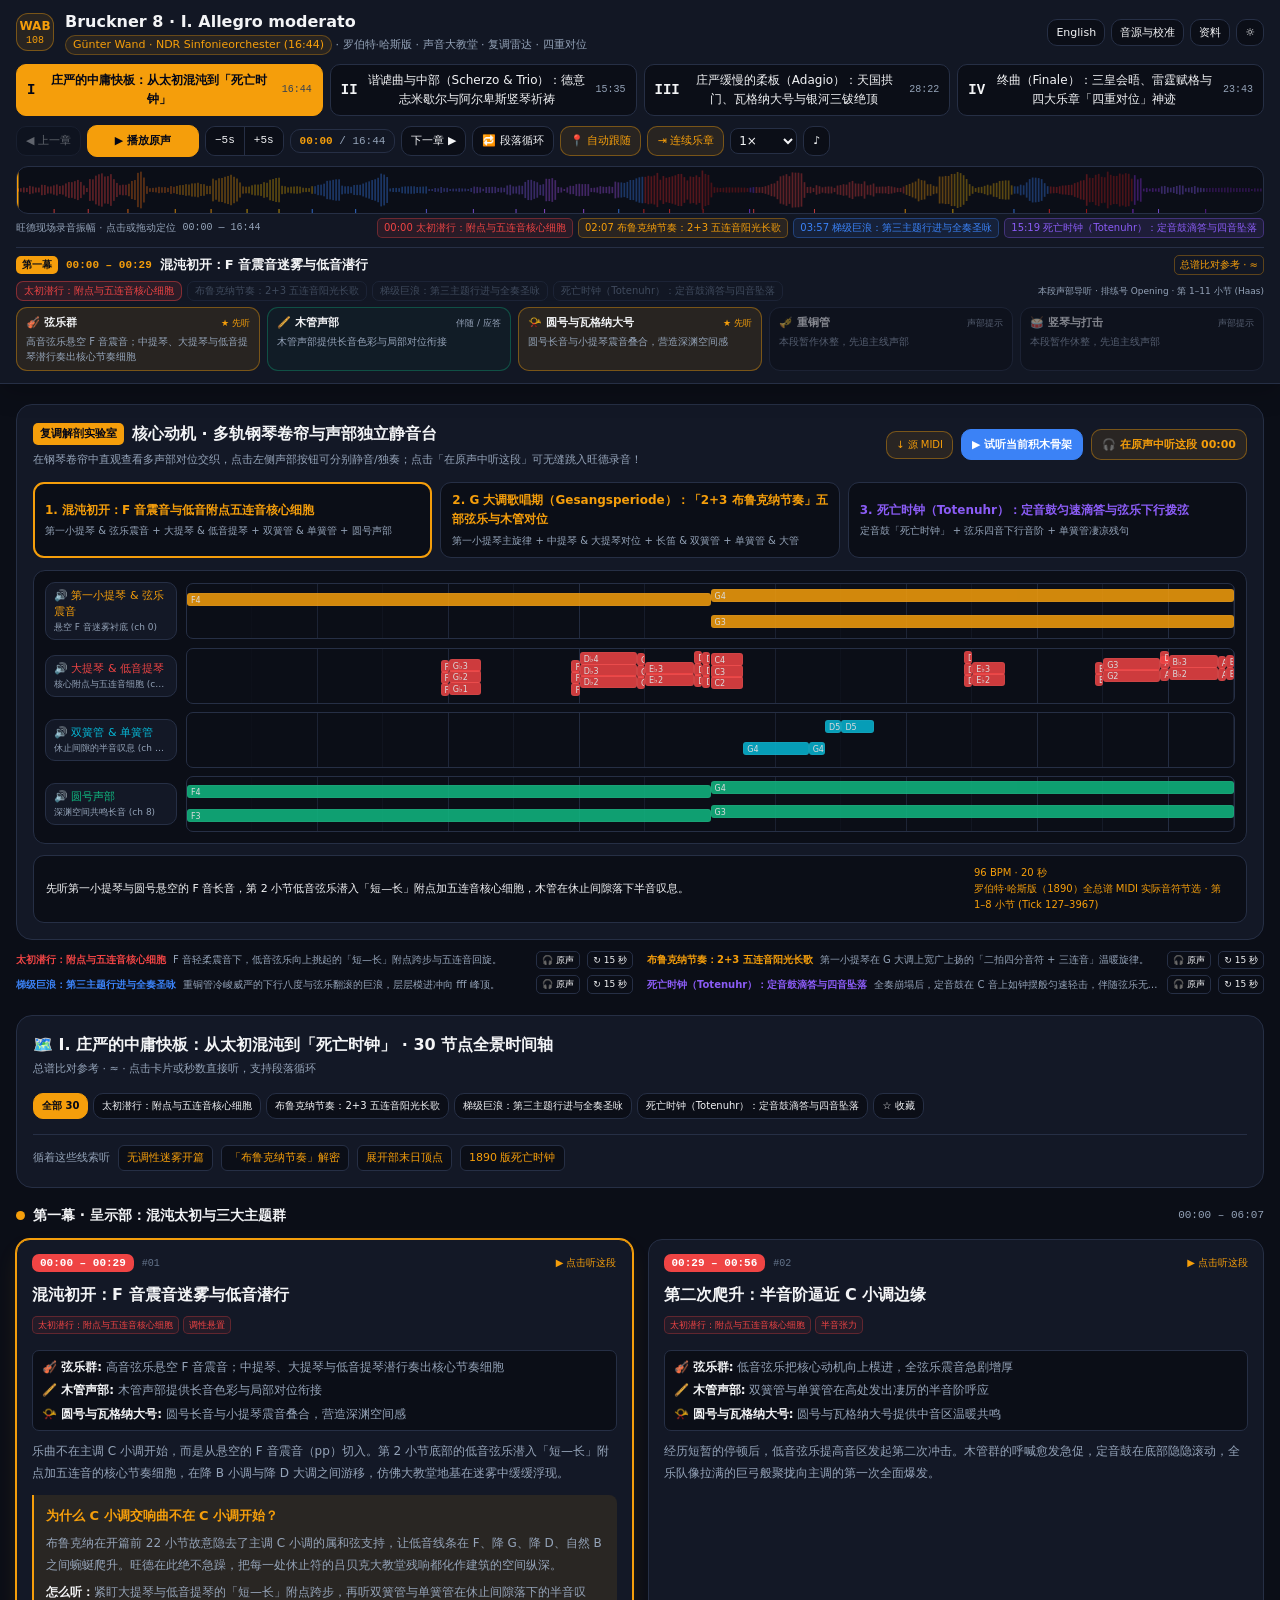
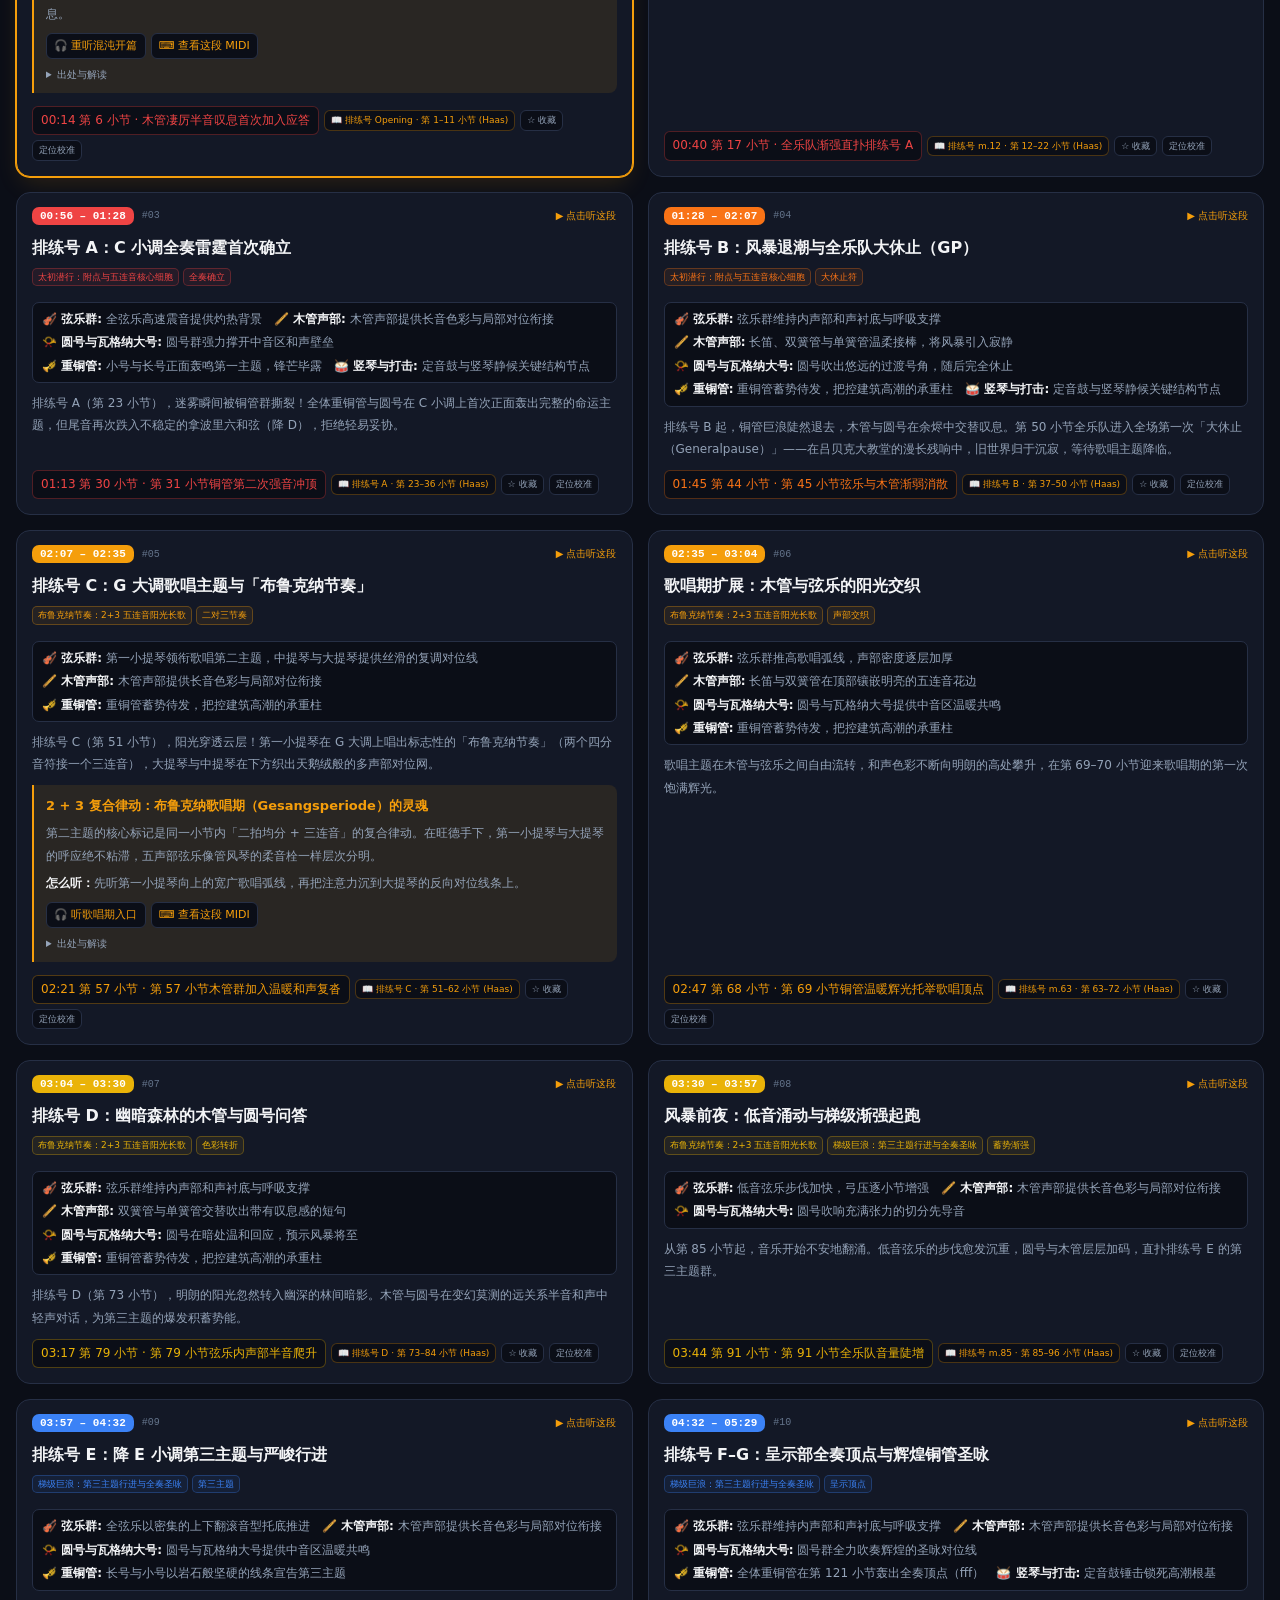
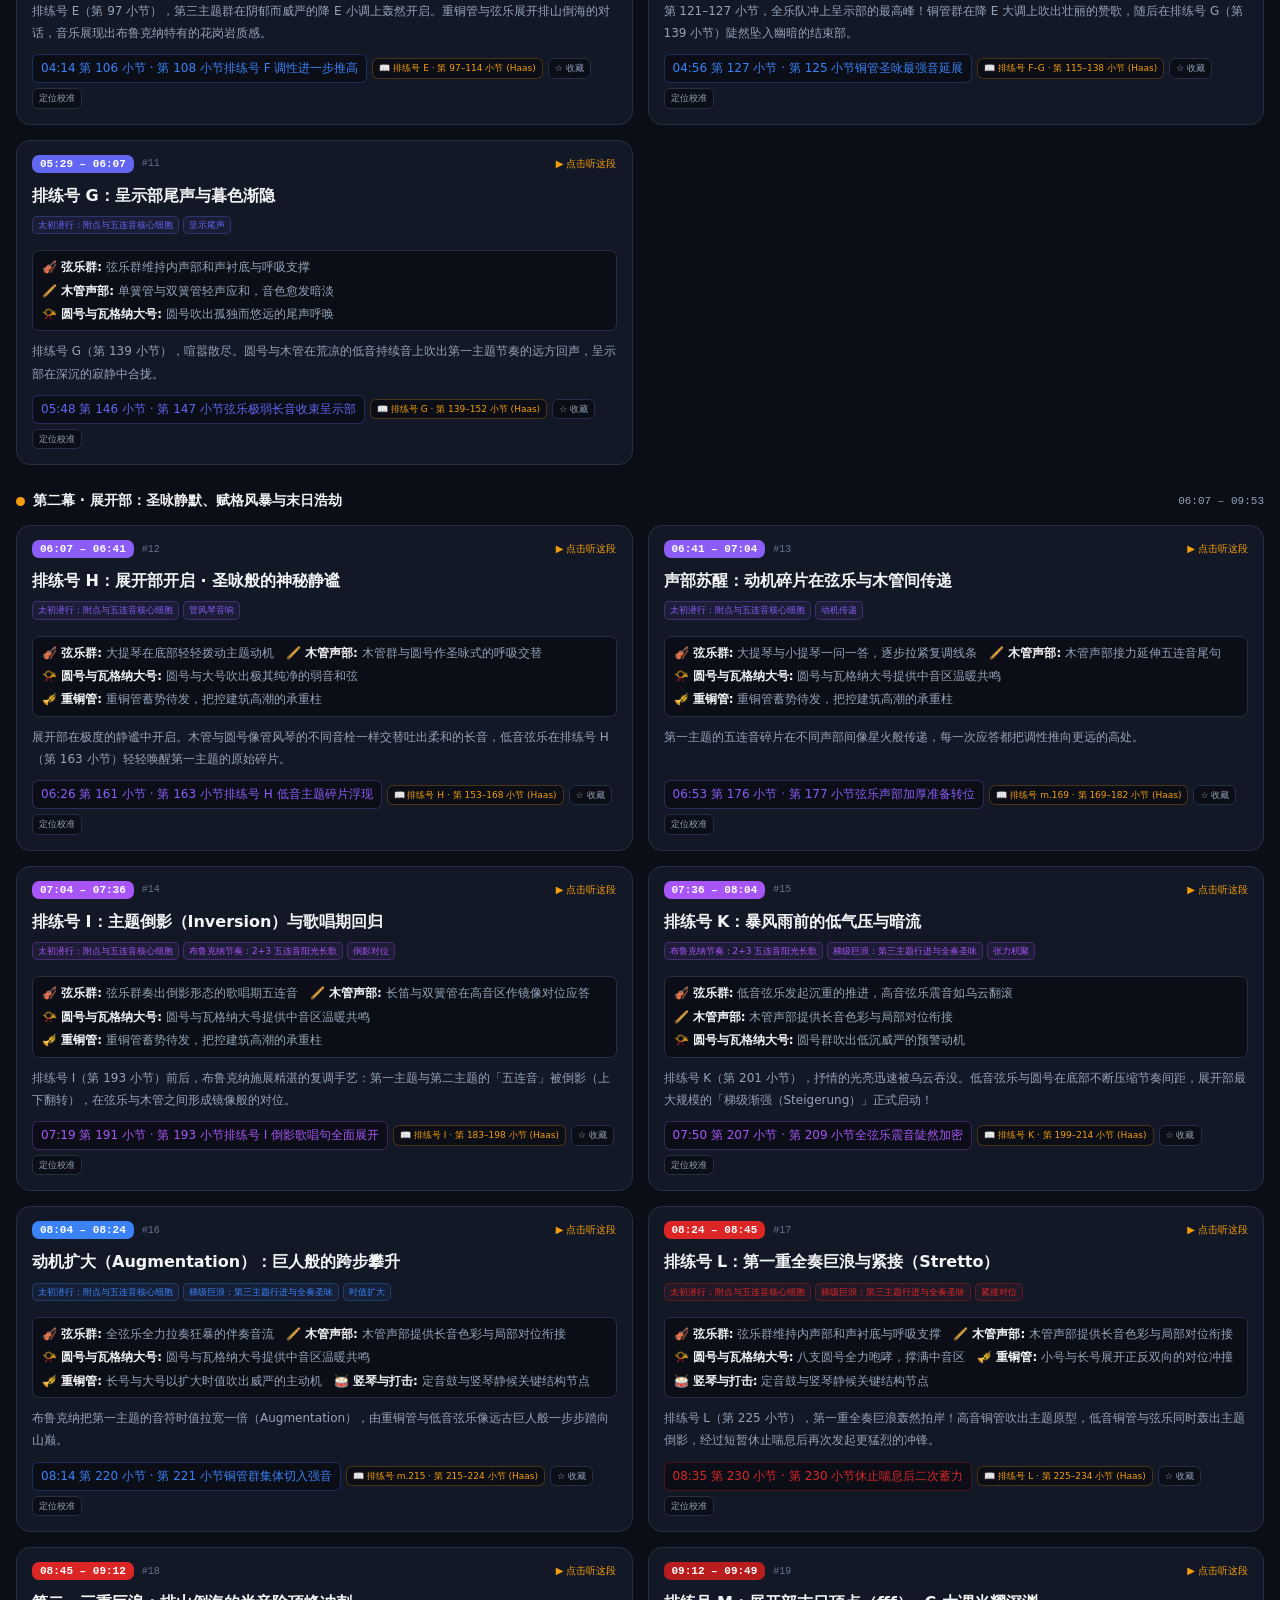
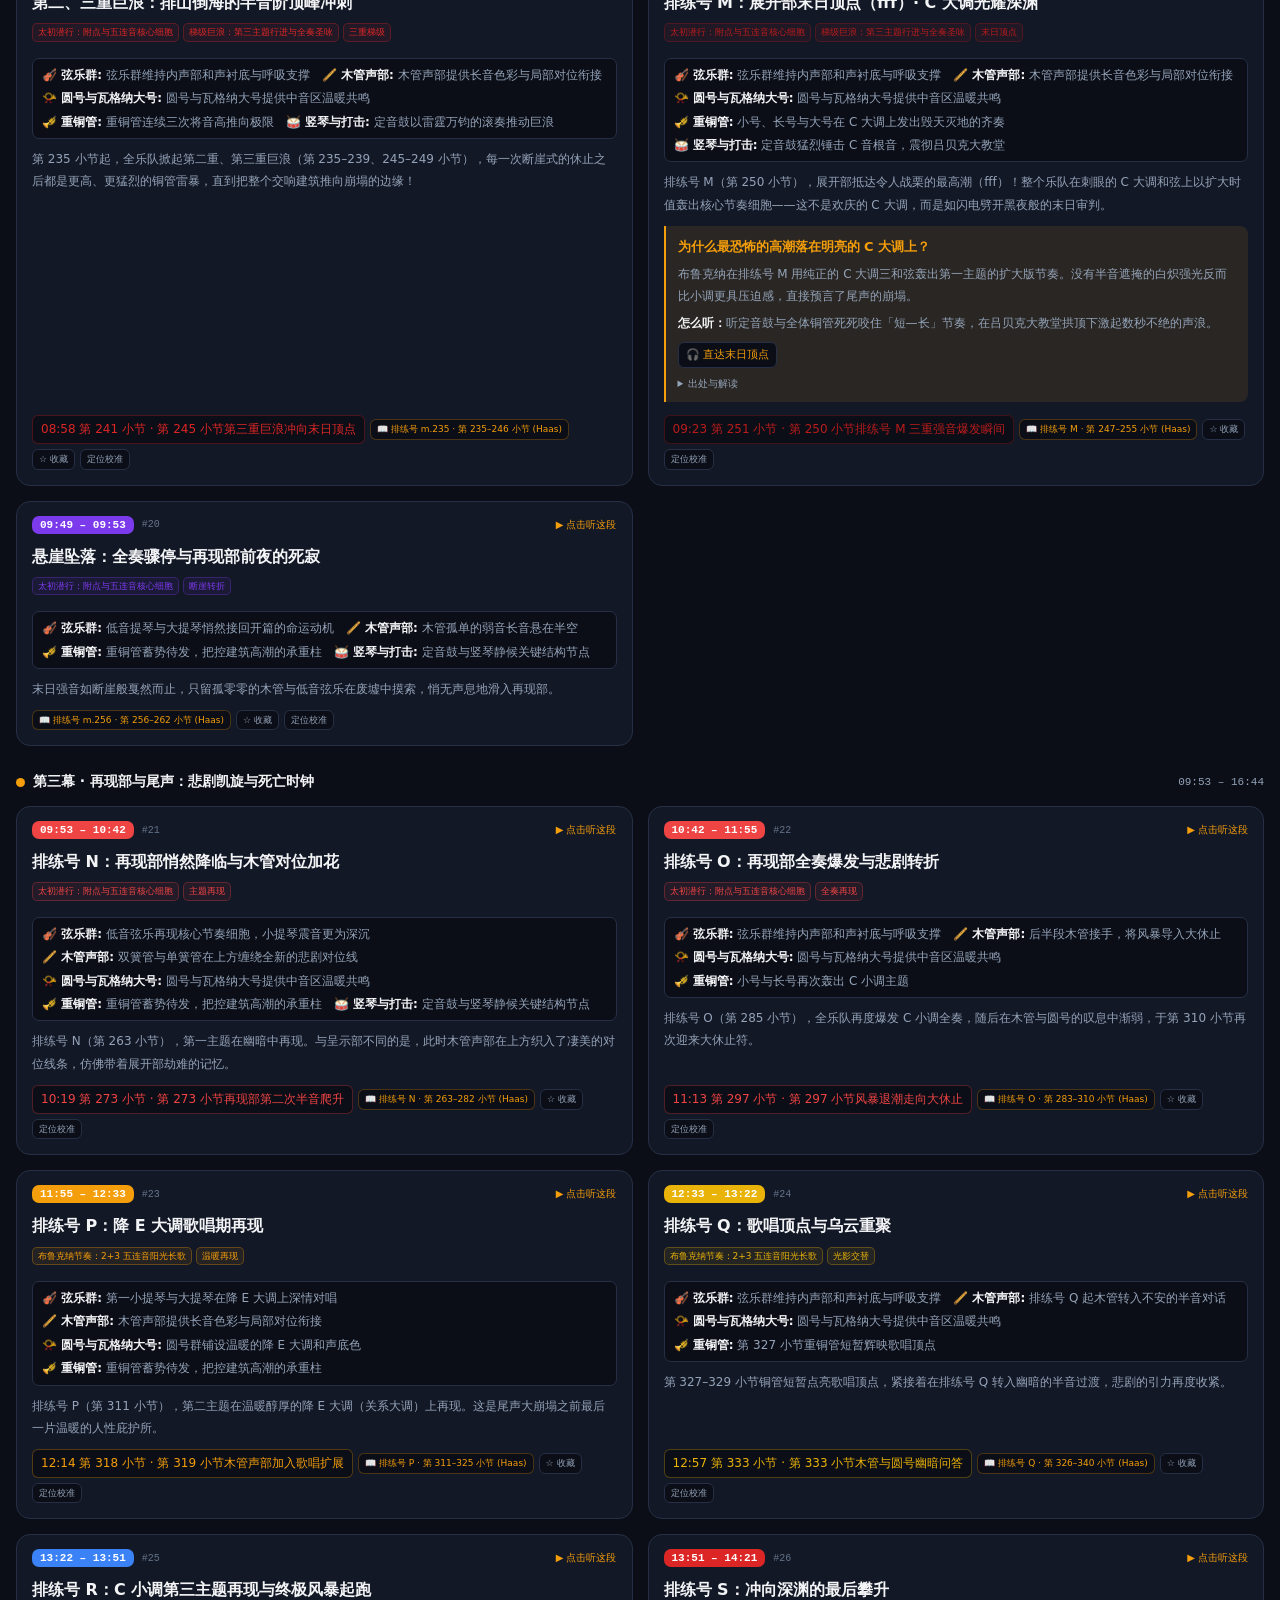
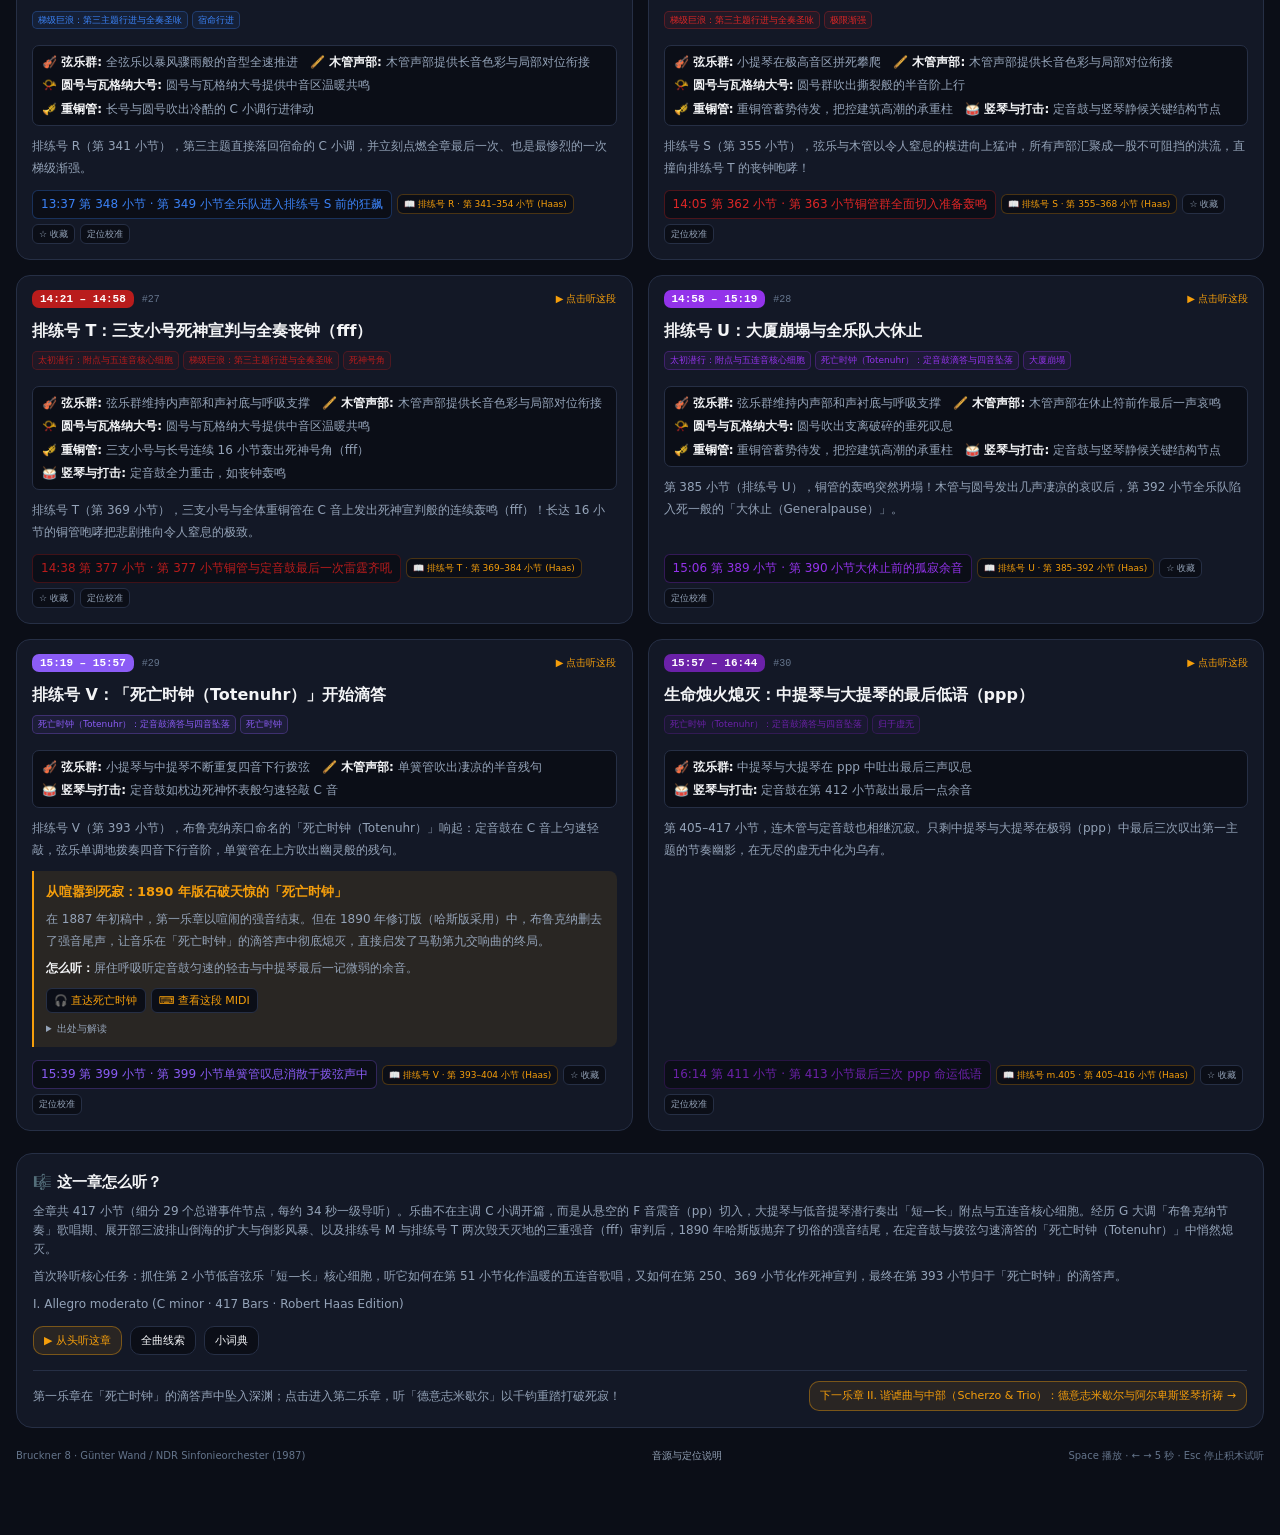
==== bruckner-eight/index.html @ 37b2c609 "feat: publish Bruckner 8 (152-stage Chroma-DTW guide + Wand 1987 audio) to GitHub Pages" ====
<!doctype html>
<html lang="zh-CN" data-theme="dark">
<head>
  <meta charset="utf-8">
  <meta name="viewport" content="width=device-width,initial-scale=1">
  <meta name="theme-color" content="#0b0e17">
  <title>Bruckner 8 · 声音大教堂与复调导览 (Robert Haas / Günter Wand)</title>
  <link rel="stylesheet" href="style.css">
  <script defer src="data.js"></script>
  <script defer src="engine.js"></script>
  <script defer src="app.js"></script>
</head>
<body>
<a class="skip" href="#content" id="skipLink">跳到导览</a>
<audio id="audio" preload="metadata"></audio>
<header id="console" class="console">
 <div class="console-inner">
  <div class="console-top">
    <div class="brand">
      <div class="dg">WAB<small>108</small></div>
      <div>
        <h1 id="consoleMovement">Bruckner 8 · Symphony in C minor</h1>
        <p>
          <span id="heroLength">Günter Wand · NDR Sinfonieorchester</span>
          <span class="desktop-only" id="heroSubtitle"> · 罗伯特·哈斯版 · 声音大教堂 · 复调雷达 · 四重对位</span>
        </p>
      </div>
    </div>
    <div class="utilities">
      <button id="langBtn" aria-label="Switch Language / 切换语言">English</button>
      <button data-action="settings" id="btnSettings">音源与校准</button>
      <button data-action="sources" id="btnSources">资料</button>
      <button id="themeBtn" aria-label="切换主题">🌙 主题</button>
    </div>
  </div>
  <nav id="movementNav" aria-label="切换乐章"></nav>
  <div class="transport">
    <button id="prevMovement" aria-label="上一乐章">◀ 上一章</button>
    <button id="play" class="play" aria-label="播放">▶ 播放原声</button>
    <div class="nudge-group">
      <button id="back5" aria-label="后退五秒">−5s</button>
      <button id="forward5" aria-label="前进五秒">+5s</button>
    </div>
    <div class="clock"><b id="currentTime">00:00</b> / <span id="duration">00:00</span></div>
    <button id="nextMovement" aria-label="下一乐章">下一章 ▶</button>
    <button id="loop" aria-pressed="false">🔁 段落循环</button>
    <button id="follow" class="active" aria-pressed="true">📍 自动跟随</button>
    <button id="continuous" class="active" aria-pressed="true">⇥ 连续乐章</button>
    <label class="speed-label"><span class="sr-only">播放速度</span>
      <select id="speed" aria-label="播放速度">
        <option value="0.75">0.75×</option>
        <option value="1" selected>1×</option>
        <option value="1.25">1.25×</option>
      </select>
    </label>
    <button id="mute" aria-label="静音">♪</button>
  </div>
  <div class="wave-wrap" id="waveWrap">
    <canvas id="wave" aria-hidden="true"></canvas>
    <input id="scrub" type="range" min="0" max="1605" step="0.1" value="0" aria-label="播放位置">
    <span id="waveHover" class="wave-hover" hidden></span>
  </div>
  <div class="wave-meta">
    <span id="waveSource">原声波形 · 点击或拖动定位</span>
    <span id="wavePosition"></span>
    <div id="quickJumps" class="quick-jumps"></div>
  </div>
  <div class="telemetry">
    <div class="live-row">
      <span id="liveActBadge" class="act-badge"></span>
      <span id="liveTimeRange" class="time-badge"></span>
      <h2 id="liveStage"></h2>
      <span id="syncBadge" class="sync-badge"></span>
    </div>
    <p id="liveFocus" class="live-focus"></p>
    <div id="liveBlockBadges" class="block-badges"></div>
    <div id="choirRadarGrid" class="radar-grid" aria-label="本段声部导听"></div>
  </div>
 </div>
</header>
<main id="content" tabindex="-1">
 <section id="synthLab" class="panel synth-lab"></section>
 <div id="motifCards" class="motif-minis"></div>
 <section class="timeline-section">
  <div class="panel timeline-heading">
    <div>
      <h2>🗺️ <span id="heroTitle"></span> · <span id="mapCount"></span> 节点全景时间轴</h2>
      <p id="timingNote"></p>
    </div>
    <div id="filters" class="filters"></div>
    <nav id="contextLinks" class="context-links" aria-label="本章的音乐线索"></nav>
  </div>
  <div id="timeline" class="timeline"></div>
 </section>
 <section class="panel chapter-intro">
  <h2>🎼 这一章怎么听？</h2>
  <p id="chapterIntro"></p>
  <p id="firstMission"></p>
  <p id="heroGerman" class="quiet"></p>
  <div class="intro-actions">
    <button id="startFromBeginning" class="primary-small">▶ 从头听这章</button>
    <button data-action="overview" id="btnOverview">全曲线索</button>
    <button data-action="glossary" id="btnGlossary">小词典</button>
  </div>
  <div id="nextCard" class="next-card"></div>
 </section>
 <footer>
  <span id="footerTitle">Bruckner 8 · Günter Wand / NDR Sinfonieorchester</span>
  <button data-action="sources" id="btnFooterSources">音源与定位说明</button>
  <span id="footerShortcuts">Space 播放 · ← → 5 秒 · Esc 停止积木试听</span>
 </footer>
</main>
<div id="toast" class="toast" role="status" aria-live="polite" hidden></div>
<dialog id="dialog" aria-labelledby="dialogTitle">
  <div class="dialog-head">
    <h2 id="dialogTitle"></h2>
    <button id="closeDialog" aria-label="关闭">×</button>
  </div>
  <div id="dialogBody"></div>
</dialog>
</body>
</html>
---- bruckner-eight/style.css ----
:root{--bg:#0b0e17;--panel:#131826;--card:#131826;--text:#f3f4f6;--muted:#94a3b8;--faint:#64748b;--line:#262f45;--gold:#f59e0b;--gold-bg:#f59e0b19;--primary:#f59e0b;color-scheme:dark;font-family:ui-sans-serif,system-ui,-apple-system,BlinkMacSystemFont,"Segoe UI","PingFang SC","Microsoft YaHei",sans-serif;font-size:12px}html[data-theme=light]{--bg:#f8fafc;--panel:#fff;--card:#fff;--text:#0f172a;--muted:#64748b;--faint:#94a3b8;--line:#cbd5e1;--gold:#d97706;color-scheme:light}*{box-sizing:border-box}body{margin:0;background:var(--bg);color:var(--text);line-height:1.6}button,input,select{font:inherit}button{color:inherit;border:1px solid var(--line);background:var(--bg);border-radius:10px;padding:5px 10px;cursor:pointer;transition:background .15s,border-color .15s,transform .15s}button:hover{border-color:var(--gold);background:var(--gold-bg)}button:disabled{opacity:.35;cursor:default}button:focus-visible,input:focus-visible,select:focus-visible{outline:2px solid var(--gold);outline-offset:3px}button.active,button.selected{color:var(--gold);background:var(--gold-bg);border-color:#f59e0b66}h1,h2,h3,p{margin:0}h1{font-size:16px;line-height:1.5}h2{font-size:16px}h3{font-size:14px}.quiet{color:var(--muted)}[hidden]{display:none!important}.skip{position:fixed;left:10px;top:-50px;z-index:100;background:var(--gold);color:#020617;padding:8px}.skip:focus{top:10px}.sr-only{position:absolute;width:1px;height:1px;overflow:hidden;clip:rect(0,0,0,0)}.console{position:sticky;top:0;z-index:40;background:color-mix(in srgb,var(--panel) 96%,transparent);border-bottom:1px solid var(--line);box-shadow:0 8px 25px #0003;backdrop-filter:blur(18px)}.console-inner{max-width:1280px;margin:auto;padding:10px 16px 12px;display:flex;flex-direction:column;gap:9px}.console-top,.brand,.utilities,.transport,.nudge-group,.wave-meta,.live-row,.lab-heading,.lab-head,.lab-controls,.stage-topline,.stage-tools,.intro-actions{display:flex;align-items:center;gap:8px}.console-top,.lab-head{justify-content:space-between;flex-wrap:wrap}.brand{gap:11px;min-width:0}.brand p{font-size:11px;color:var(--muted);margin-top:1px}.brand p>span:first-child{display:inline-block;border:1px solid #f59e0b4d;border-radius:20px;background:var(--gold-bg);color:var(--gold);padding:0 7px}.dg{width:38px;height:38px;display:flex;flex-direction:column;justify-content:center;align-items:center;color:var(--gold);font-weight:700;border:1px solid #f59e0b66;background:var(--gold-bg);border-radius:12px;flex-shrink:0;line-height:1.3}.dg small{font:10px ui-monospace,monospace}.utilities{gap:6px}.utilities button{font-size:11px;padding:4px 8px}#movementNav{display:grid;grid-template-columns:repeat(4,1fr);gap:7px}.movement-button{display:flex;align-items:center;justify-content:center;gap:9px;padding:6px 10px;font-size:12px}.movement-button b{font:700 14px ui-monospace,monospace}.movement-button small{color:var(--muted);font:10px ui-monospace,monospace}.movement-button.current{background:var(--gold);color:#020617;border-color:var(--gold);font-weight:700}.movement-button.current small{color:#334155}.transport{flex-wrap:wrap;gap:6px}.transport button{padding:5px 9px;font-size:11px;white-space:nowrap}.transport .play{background:var(--gold);color:#020617;font-weight:700;border-color:var(--gold);padding:6px 14px;min-width:112px}.nudge-group{gap:0;border:1px solid var(--line);border-radius:10px;overflow:hidden}.nudge-group button{border:0;border-radius:0;font-family:ui-monospace,monospace}.nudge-group button+button{border-left:1px solid var(--line)}.clock{border:1px solid var(--line);border-radius:10px;padding:5px 9px;font:11px ui-monospace,monospace;color:var(--muted)}.clock b{color:var(--gold)}.speed-label select{background:var(--bg);color:var(--text);border:1px solid var(--line);border-radius:8px;padding:4px}.wave-wrap{height:48px;position:relative;background:var(--bg);border:1px solid var(--line);border-radius:12px;overflow:hidden}.wave-wrap canvas{display:block;width:100%;height:100%}.wave-wrap input{position:absolute;inset:0;width:100%;height:100%;opacity:0;margin:0;cursor:crosshair}.wave-hover{position:absolute;top:4px;padding:2px 8px;background:#0f172aee;color:#fff;border:1px solid #f59e0b66;border-radius:7px;font:11px ui-monospace,monospace;pointer-events:none}.wave-meta{flex-wrap:wrap;color:var(--muted);font-size:10px;gap:7px;margin-top:-5px}#wavePosition{font:10px ui-monospace,monospace}.quick-jumps{display:flex;flex-wrap:wrap;gap:5px;margin-left:auto}.quick-jumps button{padding:1px 6px;color:var(--motif-color);font-size:10px;border-color:color-mix(in srgb,var(--motif-color) 35%,transparent);background:color-mix(in srgb,var(--motif-color) 10%,transparent);border-radius:5px}.telemetry{padding-top:7px;border-top:1px solid var(--line)}.live-row{min-width:0;gap:8px}.live-row h2{font-size:13px;white-space:nowrap;overflow:hidden;text-overflow:ellipsis}.time-badge{font:700 11px ui-monospace,monospace;color:var(--gold);white-space:nowrap}.sync-badge{font-size:10px;color:var(--gold);margin-left:auto;white-space:nowrap;border:1px solid #f59e0b55;border-radius:5px;padding:1px 5px}.live-focus{display:none}.block-badges{display:flex;flex-wrap:wrap;gap:5px;margin:6px 0}.block-badge{font-size:10px;padding:1px 7px;border:1px solid var(--line);border-radius:7px;color:var(--faint);opacity:.55}.block-badge.active{color:var(--motif-color);border-color:color-mix(in srgb,var(--motif-color) 45%,transparent);background:color-mix(in srgb,var(--motif-color) 12%,transparent);opacity:1}.radar-grid{display:grid;grid-template-columns:repeat(5,minmax(0,1fr));gap:7px}.choir-card{border:1px solid var(--line);border-radius:11px;padding:6px 9px;background:var(--bg);opacity:.5;min-width:0}.choir-card.active{opacity:1;border-color:#10b98155;background:#10b98108}.choir-card.highlight{border-color:#f59e0b66;background:var(--gold-bg)}.choir-card>div{display:flex;justify-content:space-between;gap:4px;align-items:center}.choir-card b{font-size:11px;font-weight:600;white-space:nowrap}.choir-card>div span{font-size:9px;color:var(--muted);white-space:nowrap}.choir-card.highlight>div span{color:var(--gold)}.choir-card p{font-size:10px;color:var(--muted);line-height:1.5;margin-top:2px;display:-webkit-box;-webkit-line-clamp:2;-webkit-box-orient:vertical;overflow:hidden}main{max-width:1280px;margin:auto;padding:20px 16px 55px}.panel{background:var(--panel);border:1px solid var(--line);border-radius:16px;padding:16px}.lab-heading{gap:8px;flex-wrap:wrap}.lab-badge{background:var(--gold);color:#020617;font-size:11px;font-weight:700;padding:2px 7px;border-radius:5px}.lab-heading h2{font-size:16px}.lab-head p{font-size:11px;color:var(--muted);margin-top:4px}.lab-controls{flex-wrap:wrap}.lab-controls button{font-size:11px;padding:6px 10px;font-weight:600}.synth-button{background:#3b82f6;color:white;border-color:#3b82f6}.primary-small{background:var(--gold-bg);color:var(--gold);border-color:#f59e0b66}.secondary-small{color:var(--muted)}.synth-tabs{display:grid;grid-template-columns:repeat(4,minmax(0,1fr));gap:8px;margin:14px 0 12px}.synth-tabs button{text-align:left;padding:8px 11px;border-radius:11px}.synth-tabs button b{color:var(--mode-color);display:block;font-size:12px}.synth-tabs button small{color:var(--muted);display:block;font-size:10px;margin-top:3px;overflow:hidden;white-space:nowrap;text-overflow:ellipsis}.synth-tabs button.selected{border:2px solid var(--gold);padding:7px 10px;background:var(--bg)}.piano-roll{background:var(--bg);border:1px solid var(--line);border-radius:12px;padding:11px;overflow:hidden}.piano-row{display:flex;gap:9px;align-items:center;margin-bottom:8px}.piano-row:last-child{margin-bottom:0}.track-mute{width:132px;flex-shrink:0;text-align:left;font-size:11px;padding:5px 8px;background:var(--panel);line-height:1.5}.track-mute small{font-size:9px;display:block;color:var(--muted);white-space:nowrap;overflow:hidden;text-overflow:ellipsis}.piano-lane{position:relative;flex:1;height:56px;overflow:hidden;border:1px solid var(--line);border-radius:7px;background:repeating-linear-gradient(90deg,transparent,transparent calc(6.25% - 1px),var(--line) 6.25%)}.piano-note{position:absolute;height:13px;line-height:13px;white-space:nowrap;overflow:hidden;font-size:8px;padding-left:3px;color:#fff;border:1px solid #ffffff0d;background:var(--note-color);border-radius:3px;opacity:.85;transition:filter .08s,transform .08s}.piano-note.sounding{filter:brightness(1.4);transform:scaleY(1.15);box-shadow:0 0 7px var(--note-color)}.piano-playhead{position:absolute;top:0;bottom:0;width:2px;background:#fbbf24;pointer-events:none;z-index:3}.piano-row.muted{opacity:.3}.synth-explanation{display:flex;align-items:center;justify-content:space-between;gap:15px;background:var(--bg);border:1px solid var(--line);border-radius:11px;margin-top:11px;padding:9px 12px;font-size:11px}.synth-explanation p{line-height:1.7}.synth-explanation>span{color:var(--gold);font-size:10px;white-space:nowrap}.motif-minis{display:grid;grid-template-columns:repeat(2,minmax(0,1fr));gap:6px 14px;margin:11px 0 21px}.motif-mini{display:flex;align-items:center;gap:7px;font-size:10px;min-width:0}.motif-mini b{color:var(--motif-color);white-space:nowrap}.motif-mini>span{color:var(--muted);white-space:nowrap;overflow:hidden;text-overflow:ellipsis;flex:1}.motif-mini button{font-size:9px;white-space:nowrap;padding:1px 5px;border-radius:5px}.timeline-heading{display:flex;justify-content:space-between;align-items:center;gap:15px;flex-wrap:wrap;margin-bottom:16px}.timeline-heading p{font-size:11px;color:var(--muted);margin-top:3px}.filters{display:flex;gap:5px;flex-wrap:wrap}.filter{font-size:10px;padding:4px 8px}.filter.selected{background:var(--gold);color:#020617;border-color:var(--gold);font-weight:600}.timeline{display:grid;grid-template-columns:repeat(2,minmax(0,1fr));gap:15px}.stage{min-width:0;scroll-margin-top:370px}.stage-body{height:100%;display:flex;flex-direction:column;border:1px solid var(--line);background:var(--panel);border-radius:14px;overflow:hidden;transition:transform .16s,box-shadow .16s,border-color .16s}.stage-body:hover{transform:translateY(-1px)}.stage.current .stage-body{border-color:var(--gold);box-shadow:0 0 0 1px var(--gold),0 10px 25px -5px #f59e0b26}.stage-select{text-align:left;border:0;border-radius:0;padding:14px 15px 10px;width:100%;background:transparent;flex:1}.stage-select:hover{background:transparent}.stage-topline{margin-bottom:9px}.stage-time{font:700 11px ui-monospace,monospace;color:#fff;background:var(--stage-color);border-radius:7px;padding:3px 8px}.stage-number{font:10px ui-monospace,monospace;color:var(--faint)}.stage-play{margin-left:auto;font-size:10px;color:var(--gold)}.stage h3{font-weight:650;line-height:1.7}.stage-pills{display:flex;flex-wrap:wrap;gap:4px;margin:7px 0}.stage-pill{font-size:9px;border:1px solid color-mix(in srgb,var(--stage-color) 30%,transparent);background:color-mix(in srgb,var(--stage-color) 8%,transparent);color:var(--stage-color);border-radius:5px;padding:1px 5px}.stage p{font-size:12px;color:var(--muted);line-height:1.85}.stage-layers{background:var(--bg);border:1px solid var(--line);border-radius:7px;padding:5px 8px;font-size:10px;color:var(--muted);margin-top:9px;display:flex;flex-direction:column}.stage-tools{flex-wrap:wrap;padding:0 15px 12px;gap:5px}.stage-tools button{font-size:9px;padding:2px 6px;border-radius:6px;color:var(--muted)}.stage-tools .cue{color:var(--stage-color);border-color:color-mix(in srgb,var(--stage-color) 30%,transparent);background:var(--bg)}.stage-tools .bookmark.saved{color:var(--gold)}.chapter-intro{margin-top:22px}.chapter-intro h2{font-size:15px}.chapter-intro p{color:var(--muted);margin-top:8px;font-size:12px}.intro-actions{margin-top:12px}.intro-actions button{font-size:11px}.next-card{border-top:1px solid var(--line);margin-top:15px;padding-top:10px;display:flex;align-items:center;justify-content:space-between;gap:15px}.next-card p{margin:0}.next-card button{white-space:nowrap;font-size:11px}footer{margin-top:20px;display:flex;align-items:center;justify-content:space-between;gap:10px;color:var(--faint);font-size:10px;flex-wrap:wrap}footer button{border:0;padding:0;background:none;color:var(--muted);font-size:10px}.toast{position:fixed;bottom:20px;left:50%;transform:translateX(-50%);padding:10px 17px;background:var(--text);color:var(--bg);border-radius:10px;box-shadow:0 8px 30px #0008;z-index:100;max-width:90vw}dialog{width:min(740px,calc(100% - 26px));max-height:88dvh;overflow:auto;color:var(--text);background:var(--panel);border:1px solid var(--line);padding:22px;border-radius:16px}dialog::backdrop{background:#020617b3;backdrop-filter:blur(4px)}.dialog-head{display:flex;justify-content:space-between;align-items:center;border-bottom:1px solid var(--line);padding-bottom:12px;margin-bottom:15px}.dialog-head h2{font-size:18px}.dialog-head button{font-size:20px;padding:1px 9px}#dialogBody p{font-size:12px;color:var(--muted);line-height:1.9;margin:10px 0}#dialogBody h3{font-size:14px;margin:20px 0 8px}#dialogBody a{color:var(--gold)}.source-row{display:flex;align-items:center;gap:10px;padding:12px 0;border-bottom:1px solid var(--line);flex-wrap:wrap}.source-row small{color:var(--muted);flex:1}.file-label{font-size:10px;white-space:nowrap;padding:4px 8px;border:1px solid var(--line);color:var(--gold);border-radius:7px;cursor:pointer}.file-label input{display:none}.calibrate-row{display:flex;align-items:center;gap:8px;margin:15px 0;font-size:12px}.calibrate-row input[type=number]{width:90px;background:var(--bg);color:var(--text);border:1px solid var(--line);border-radius:7px;padding:5px}.dialog-actions{display:flex;flex-wrap:wrap;gap:8px}.source-link{margin:12px 0}.source-link small{display:block;color:var(--muted);font-size:10px}details{padding:10px 0;border-bottom:1px solid var(--line)}summary{cursor:pointer}.empty-filter{color:var(--muted);padding:20px}.text-button{color:var(--gold);background:transparent}.timing-kind{font-size:9px;color:var(--muted)}
@media(max-width:1000px){.console-inner{gap:7px}.transport{gap:5px}.transport button{font-size:10px;padding:4px 7px}.transport .play{min-width:104px;padding:5px 9px}.movement-button{font-size:11px;gap:6px}.movement-button small{display:none}.radar-grid{gap:5px}.choir-card{padding:5px 7px}.choir-card>div span{display:none}.lab-controls{margin-top:5px}.synth-tabs{grid-template-columns:repeat(2,minmax(0,1fr))}.stage{scroll-margin-top:380px}.motif-minis{grid-template-columns:1fr}}
@media(max-width:640px){h1{font-size:13px}.console-inner{padding:8px 10px;gap:6px}.brand{gap:7px}.dg{width:32px;height:32px;font-size:11px}.brand p{font-size:9px}.desktop-only{display:none}.utilities{gap:4px}.utilities button{padding:3px 5px;font-size:9px}.console-top{gap:7px}.movement-button{padding:5px 2px;font-size:10px;gap:4px;white-space:nowrap}.movement-button b{font-size:11px}#movementNav{gap:4px}.transport{gap:5px}.transport button{font-size:9px;padding:4px 6px}.transport .play{font-size:10px;min-width:100px}.clock{font-size:10px;padding:5px}.speed-label select{padding:2px;font-size:10px}.wave-wrap{height:39px}.wave-meta{font-size:9px;gap:4px}.quick-jumps{margin-left:0;gap:4px;max-width:100%;overflow-x:auto;flex-wrap:nowrap;scrollbar-width:none}.quick-jumps button{font-size:9px;white-space:nowrap}.live-row{gap:5px}.live-row h2{font-size:11px}.time-badge{font-size:9px}.sync-badge{font-size:8px;padding:0 3px}.block-badges{gap:3px;margin:4px 0}.block-badge{font-size:8px;padding:0 4px}.radar-grid{grid-template-columns:repeat(5,minmax(0,1fr));gap:4px}.choir-card{padding:4px 3px;border-radius:7px}.choir-card b{font-size:8px}.choir-card p{font-size:8px;-webkit-line-clamp:2;line-height:1.35}.telemetry{padding-top:5px}main{padding:14px 10px 40px}.panel{padding:12px;border-radius:12px}.lab-heading{gap:5px}.lab-heading h2{font-size:13px}.lab-badge{font-size:9px}.lab-head p{font-size:10px}.lab-controls{gap:5px;margin-top:4px}.lab-controls button{font-size:10px;padding:5px 7px}.synth-tabs{gap:6px;margin:11px 0 9px}.synth-tabs button{padding:6px 7px}.synth-tabs button.selected{padding:5px 6px}.synth-tabs button b{font-size:10px}.synth-tabs button small{font-size:8px}.piano-roll{padding:7px}.piano-row{gap:6px}.track-mute{width:83px;font-size:9px;padding:4px}.track-mute small{font-size:8px}.piano-lane{height:53px}.piano-note{font-size:7px;height:11px;line-height:11px;padding-left:1px}.synth-explanation{display:block;padding:7px 9px;font-size:10px}.synth-explanation>span{display:block;margin-top:5px;font-size:9px}.motif-minis{margin:9px 0 15px;gap:5px}.motif-mini{gap:5px;font-size:9px}.motif-mini button{font-size:8px;padding:1px 3px}.timeline-heading{gap:9px;margin-bottom:12px}.timeline-heading h2{font-size:13px}.timeline-heading p{font-size:9px}.filter{font-size:9px;padding:3px 6px}.filters{gap:4px}.timeline{grid-template-columns:1fr;gap:12px}.stage{scroll-margin-top:410px}.stage-select{padding:12px 12px 9px}.stage h3{font-size:13px}.stage p{font-size:11px}.stage-tools{padding:0 12px 11px}.stage-time{font-size:10px;padding:2px 6px}.stage-play{font-size:9px}.stage-layers{font-size:9px}.next-card{align-items:flex-start;flex-direction:column;gap:10px}.chapter-intro p{font-size:11px}footer{font-size:9px}footer>span:last-child{display:none}dialog{padding:16px}.dialog-head h2{font-size:16px}}
@media(prefers-reduced-motion:reduce){*{transition:none!important;animation:none!important;scroll-behavior:auto!important}}

.midi-download{color:var(--gold);border:1px solid #f59e0b66;background:var(--gold-bg);border-radius:10px;padding:5px 9px;text-decoration:none;font-size:10px;white-space:nowrap}.midi-download:hover{background:#f59e0b30}.synth-explanation>span{max-width:260px;white-space:normal;flex-shrink:0}.lab-controls{max-width:100%}

/* Keep the source atlas's named acts and complete orchestra-role strips. */
.act-heading{grid-column:1/-1;display:flex;align-items:center;gap:8px;margin:9px 0 -3px;font-size:14px;font-weight:700;line-height:1.7}
.act-heading:first-child{margin-top:0}
.act-heading::before{content:"";width:9px;height:9px;border-radius:50%;background:var(--gold);flex-shrink:0}
.act-heading h3{flex:1;min-width:0;font-size:14px;line-height:1.7}
.act-heading>span{color:var(--muted);font:11px ui-monospace,monospace;white-space:nowrap}
.stage-choirs{display:flex;flex-wrap:wrap;gap:3px 12px;padding:6px 9px;margin:9px 0;background:var(--bg);border:1px solid var(--line);border-radius:7px;font-size:10px;line-height:1.7;color:var(--muted);text-align:left}
.stage-choirs>span{min-width:0;overflow-wrap:anywhere}
.stage-choirs b,.stage-choirs strong{color:var(--text);font-weight:600}
/* Invisible native controls retain visible keyboard focus on their containers. */
a:focus-visible{outline:2px solid var(--gold);outline-offset:3px}
.wave-wrap:focus-within{outline:2px solid var(--gold);outline-offset:3px}
.file-label{position:relative;display:inline-block}
.file-label input{display:block;position:absolute;inset:0;width:100%;height:100%;margin:0;opacity:0;cursor:pointer}
.file-label:focus-within{outline:2px solid var(--gold);outline-offset:3px}
#content{scroll-margin-top:370px}
@media(max-width:640px){.act-heading{font-size:13px;flex-wrap:wrap}.act-heading h3{font-size:13px;flex-basis:calc(100% - 20px)}.act-heading>span{margin-left:17px;font-size:10px}.stage-choirs{font-size:10px;gap:3px 8px}#content{scroll-margin-top:410px}}
/* Match the reference's readable card headings, timestamp chips and progress strip. */
.act-badge{background:var(--gold);color:#0b0e17;font-size:10px;font-weight:700;border-radius:5px;padding:1px 6px;white-space:nowrap}
.stage h4{font-size:16px;font-weight:650;line-height:1.7;margin:0}
.stage-tools .cue{font-size:12px;padding:4px 8px}
.stage-choirs{font-size:12px}
.stage-body{position:relative}
.stage-progress{height:3px;margin-top:auto;background:transparent}
.stage-progress>span{display:block;height:100%;width:var(--stage-progress,0%);background:var(--stage-color);transition:width .15s linear}
@media(max-width:640px){.act-badge{font-size:8px;padding:0 4px}.stage h4{font-size:14px}.stage-tools .cue,.stage-choirs{font-size:11px}.stage-tools .cue{padding:3px 6px}}
.stage-select{display:flex;flex-direction:column;align-items:stretch;justify-content:flex-start}

/* Score references retain the original compact console and two-column cards. */
.radar-note{margin-left:auto;font-size:9px;color:var(--muted);align-self:center}
.stage-tools .score-ref{color:var(--gold);border-color:#f59e0b44}
@media(max-width:640px){.radar-note{font-size:8px}.choir-card b{white-space:normal}}

/* Interpretive notes live beside the music, within the reference's two columns. */
.context-links{flex-basis:100%;display:flex;flex-wrap:wrap;gap:5px 8px;align-items:center;border-top:1px solid var(--line);padding-top:10px;font-size:11px;color:var(--muted)}
.context-links:empty{display:none}
.context-links button{font-size:11px;color:var(--gold);padding:3px 8px;border-radius:6px}
.context-note{margin:0 15px 13px;padding:10px 12px;border-left:2px solid var(--gold);background:var(--gold-bg);border-radius:0 8px 8px 0}
.context-note h5{font-size:13px;line-height:1.7;color:var(--gold);margin:0 0 5px;font-weight:650}
.context-note p+p{margin-top:5px}
.context-note p b{color:var(--text);font-weight:600}
.context-actions{display:flex;flex-wrap:wrap;gap:5px;margin-top:8px}
.context-actions button{font-size:11px;padding:3px 7px;border-radius:6px;color:var(--gold)}
.context-note details{border:0;padding:8px 0 0;font-size:11px;color:var(--muted)}
.context-note details p{font-size:11px}
.context-note details a{color:var(--gold);text-decoration-color:#f59e0b55}
.context-note .context-source{margin-top:6px;font-size:11px;line-height:1.7;overflow-wrap:anywhere}
.context-note summary{font-size:10px}
.context-note:focus{outline:2px solid var(--gold);outline-offset:3px}
.context-note,.synth-lab{scroll-margin-top:370px}
@media(min-width:1001px){.synth-tabs{grid-template-columns:repeat(auto-fit,minmax(175px,1fr))}}
@media(max-width:640px){.context-note{margin:0 12px 11px;padding:8px 10px}.context-note h5{font-size:12px}.context-links,.context-links button,.context-actions button{font-size:10px}.context-note,.synth-lab{scroll-margin-top:410px}}
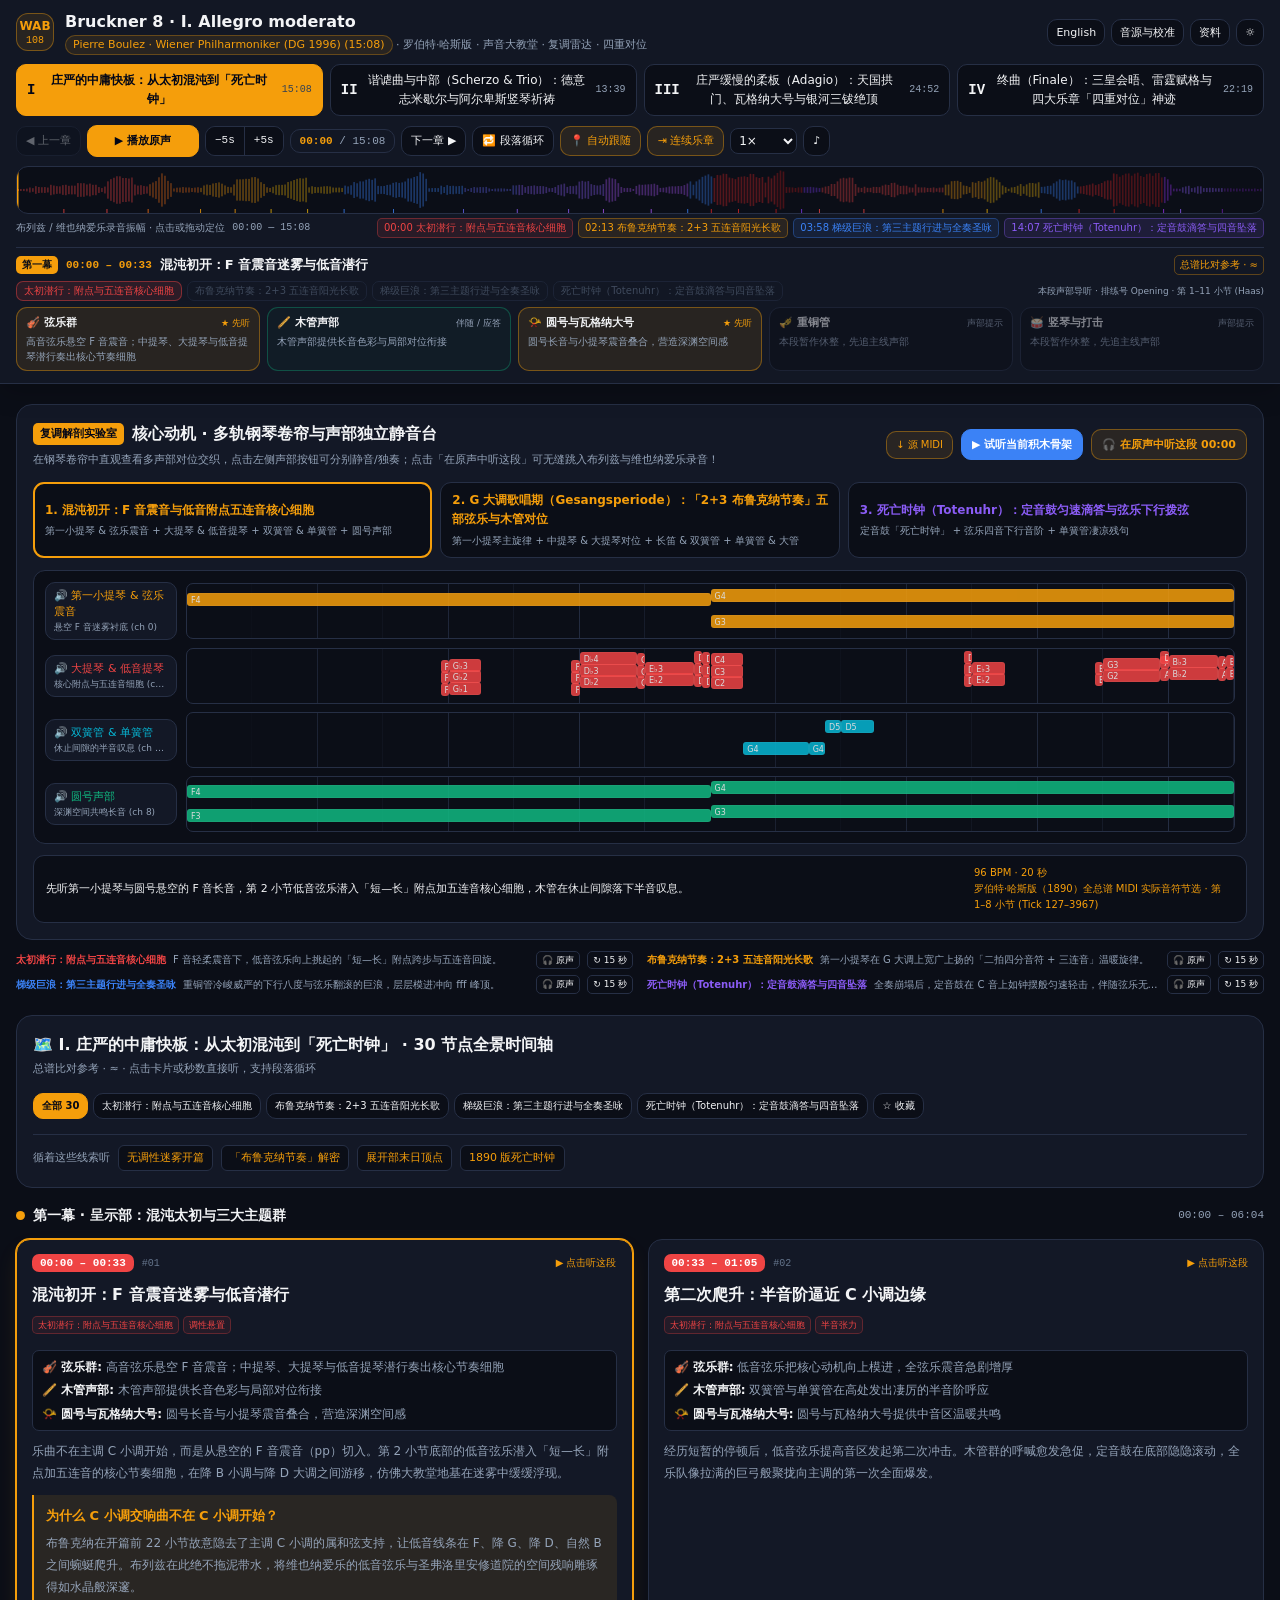
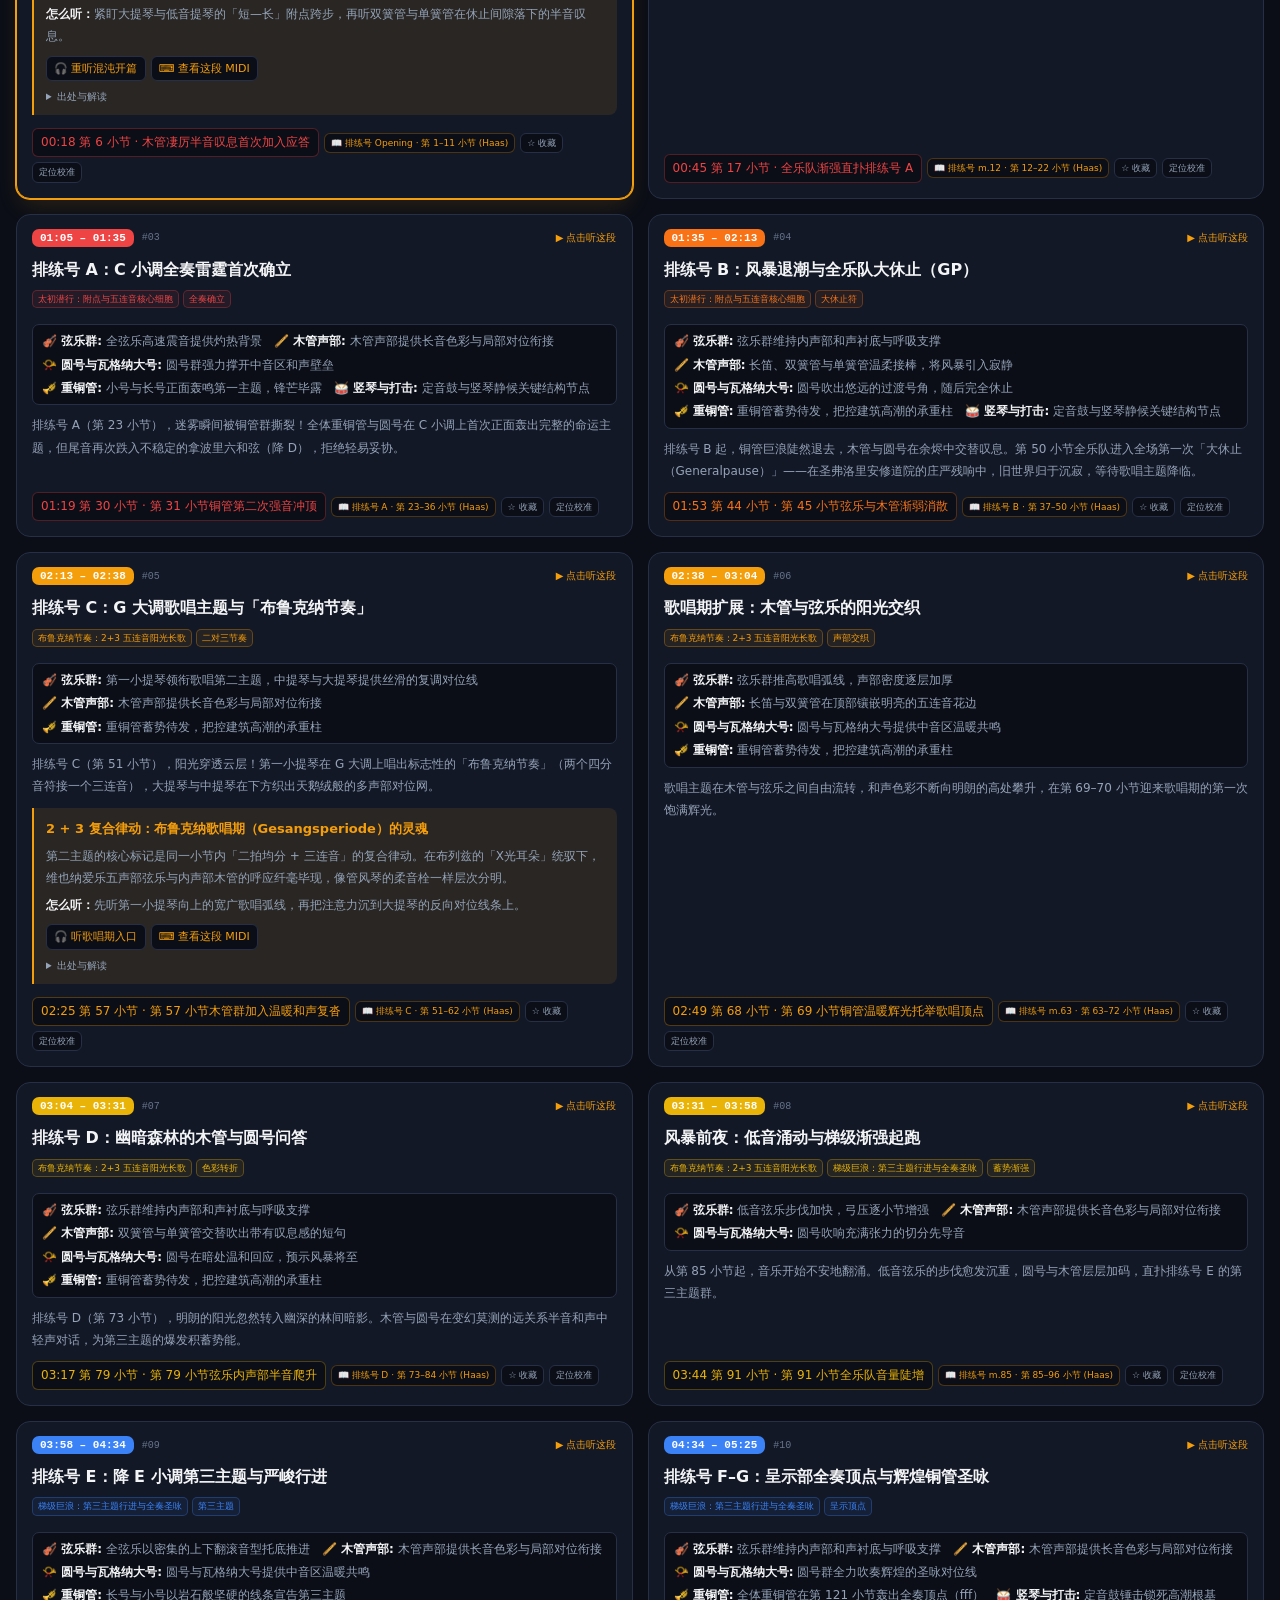
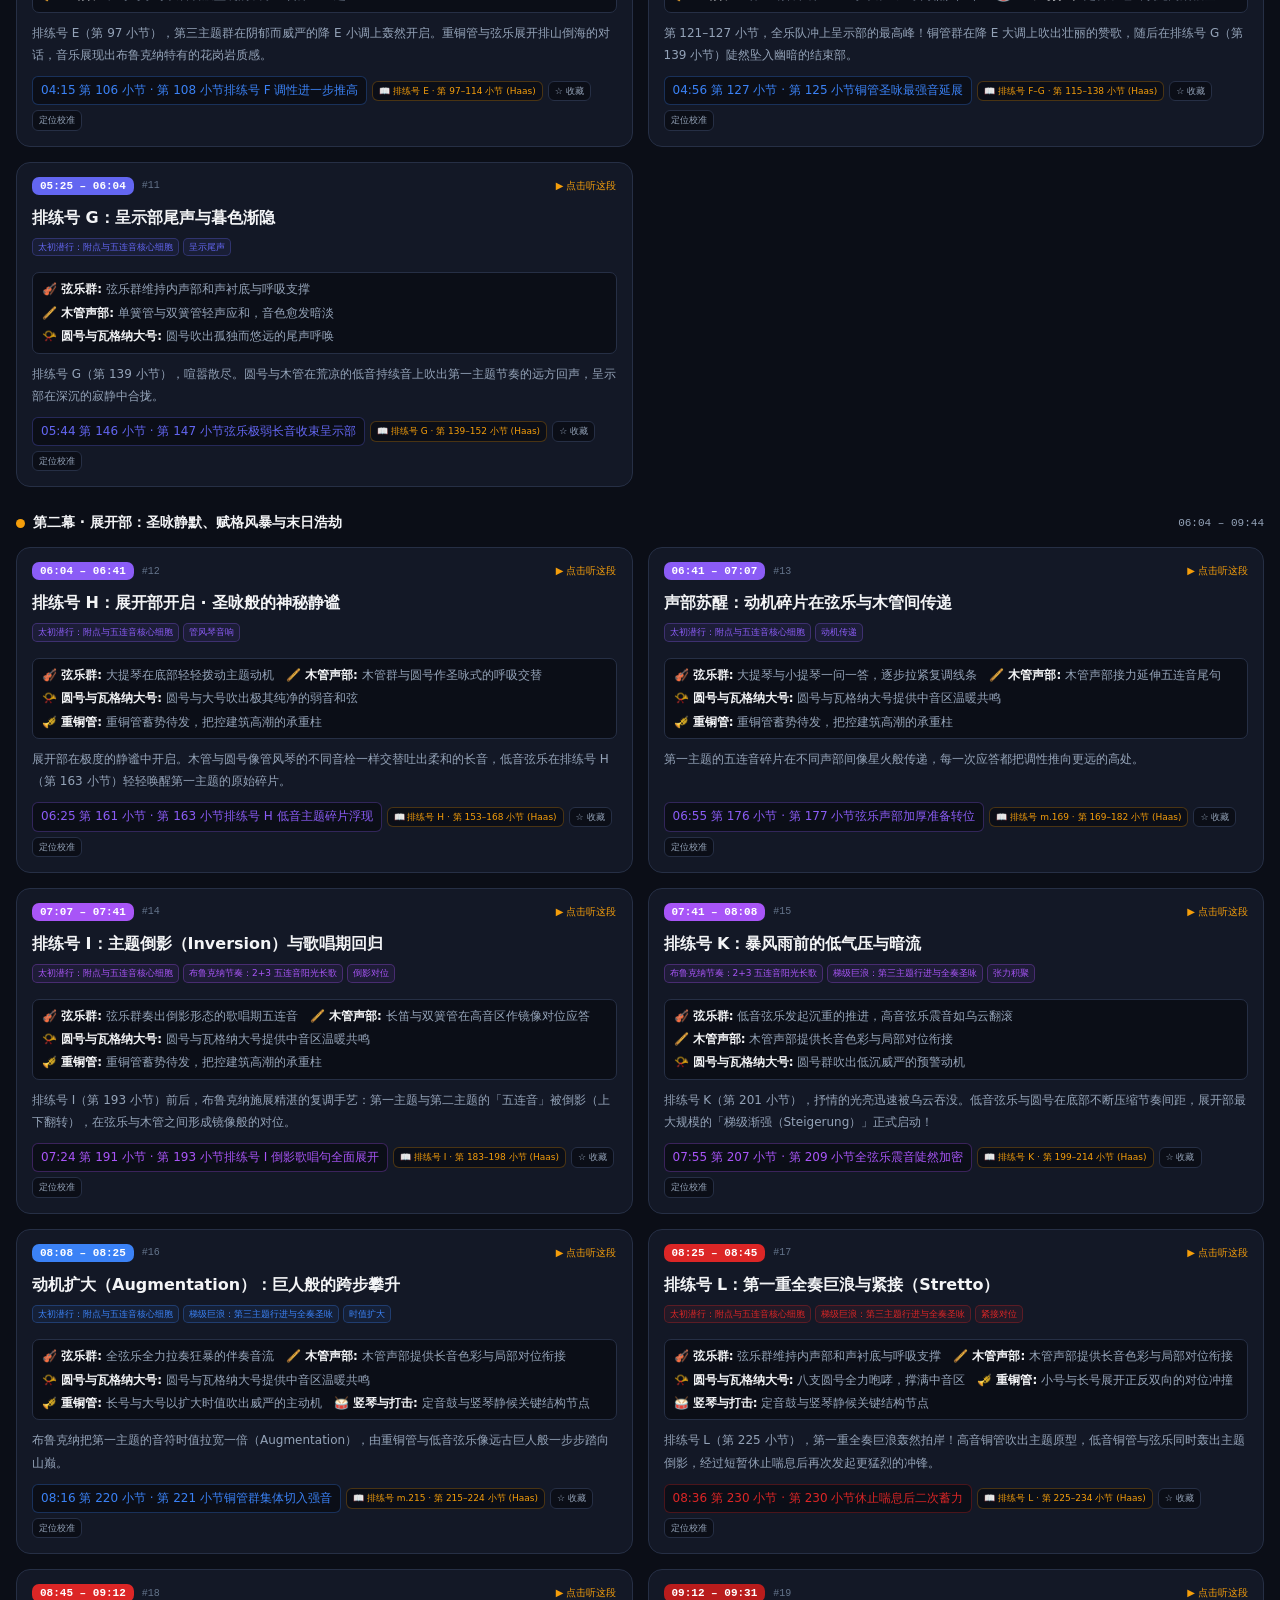
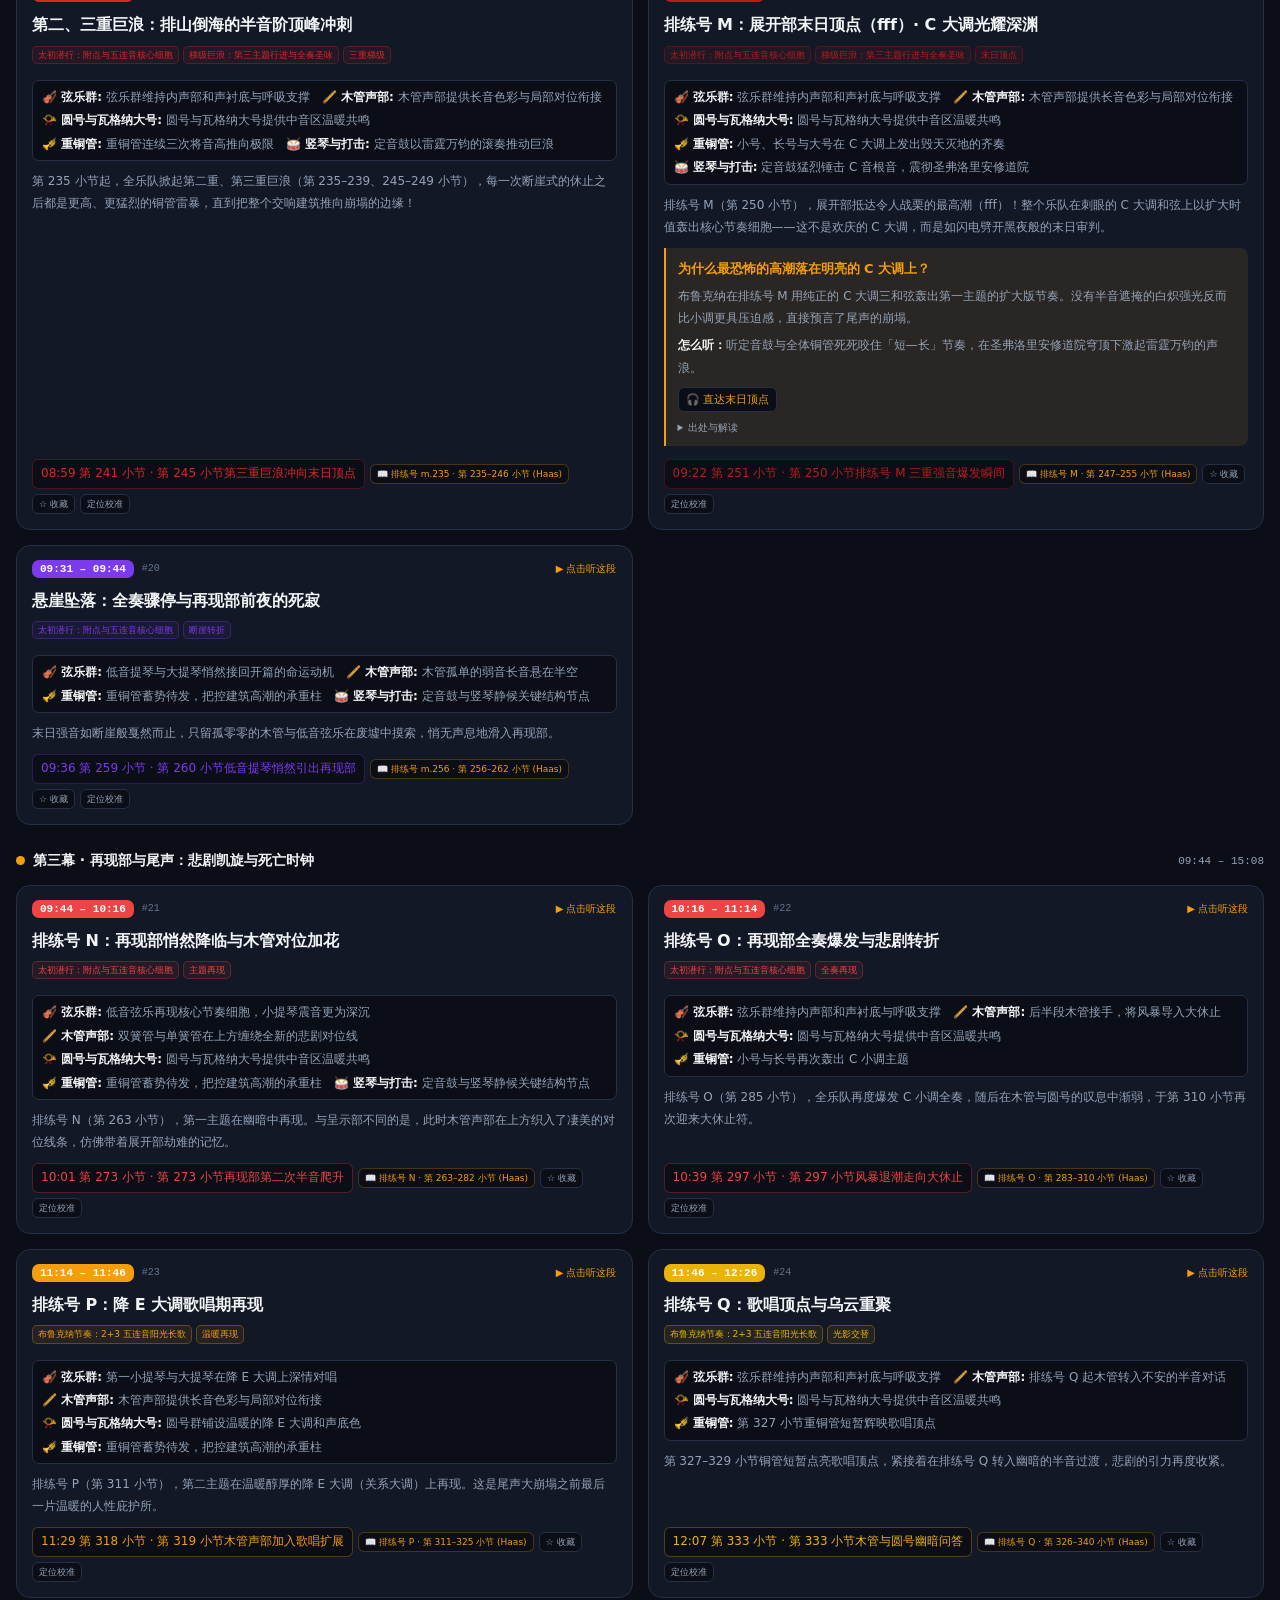
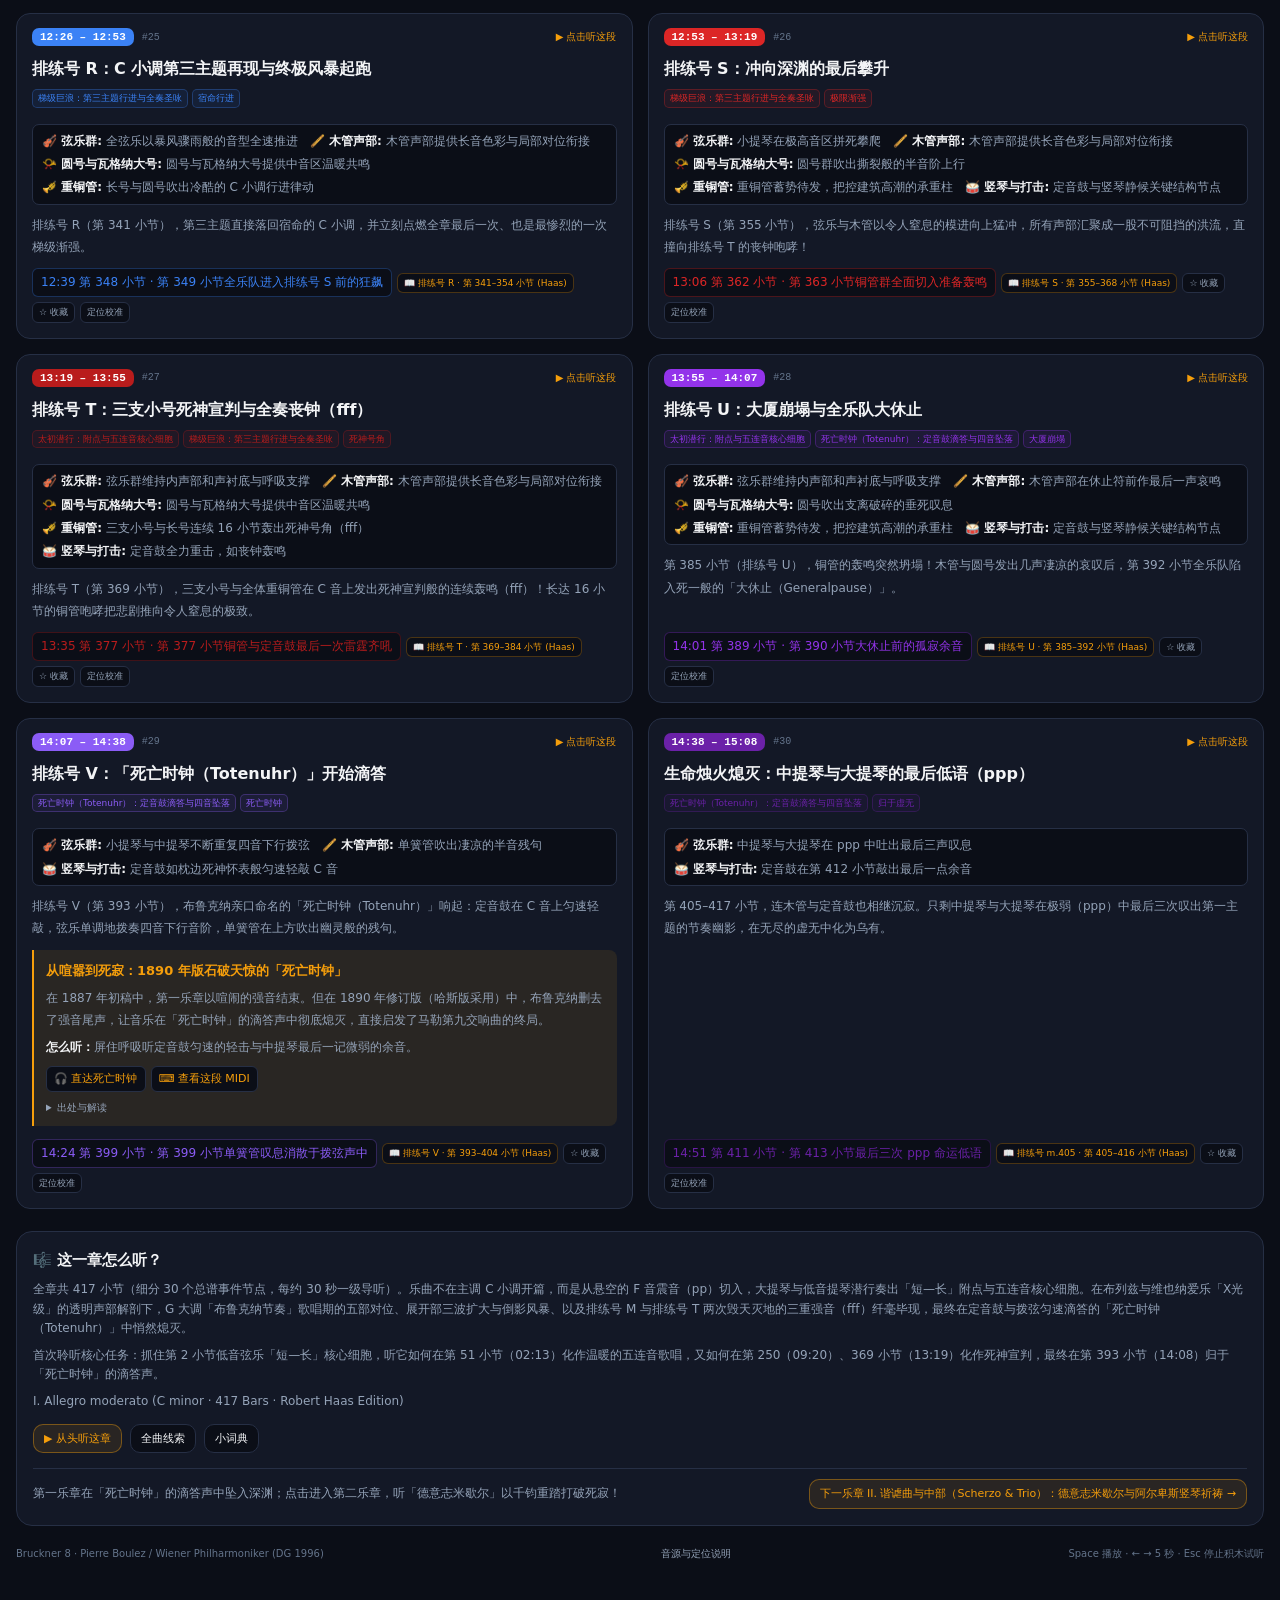
==== commit bafd989a: "Sync bruckner-eight: Upgrade to Pierre Boulez / Wiener Philharmoniker (DG 1996, Haas Edition)" ====
--- a/bruckner-eight/index.html
+++ b/bruckner-eight/index.html
@@ -4,7 +4,7 @@
   <meta charset="utf-8">
   <meta name="viewport" content="width=device-width,initial-scale=1">
   <meta name="theme-color" content="#0b0e17">
-  <title>Bruckner 8 · 声音大教堂与复调导览 (Robert Haas / Günter Wand)</title>
+  <title>Bruckner 8 · 声音大教堂与复调导览 (Robert Haas / Pierre Boulez · VPO)</title>
   <link rel="stylesheet" href="style.css">
   <script defer src="data.js"></script>
   <script defer src="engine.js"></script>
@@ -21,7 +21,7 @@
       <div>
         <h1 id="consoleMovement">Bruckner 8 · Symphony in C minor</h1>
         <p>
-          <span id="heroLength">Günter Wand · NDR Sinfonieorchester</span>
+          <span id="heroLength">Pierre Boulez · Wiener Philharmoniker (DG 1996)</span>
           <span class="desktop-only" id="heroSubtitle"> · 罗伯特·哈斯版 · 声音大教堂 · 复调雷达 · 四重对位</span>
         </p>
       </div>
@@ -105,7 +105,7 @@
   <div id="nextCard" class="next-card"></div>
  </section>
  <footer>
-  <span id="footerTitle">Bruckner 8 · Günter Wand / NDR Sinfonieorchester</span>
+  <span id="footerTitle">Bruckner 8 · Pierre Boulez / Wiener Philharmoniker (DG 1996)</span>
   <button data-action="sources" id="btnFooterSources">音源与定位说明</button>
   <span id="footerShortcuts">Space 播放 · ← → 5 秒 · Esc 停止积木试听</span>
  </footer>
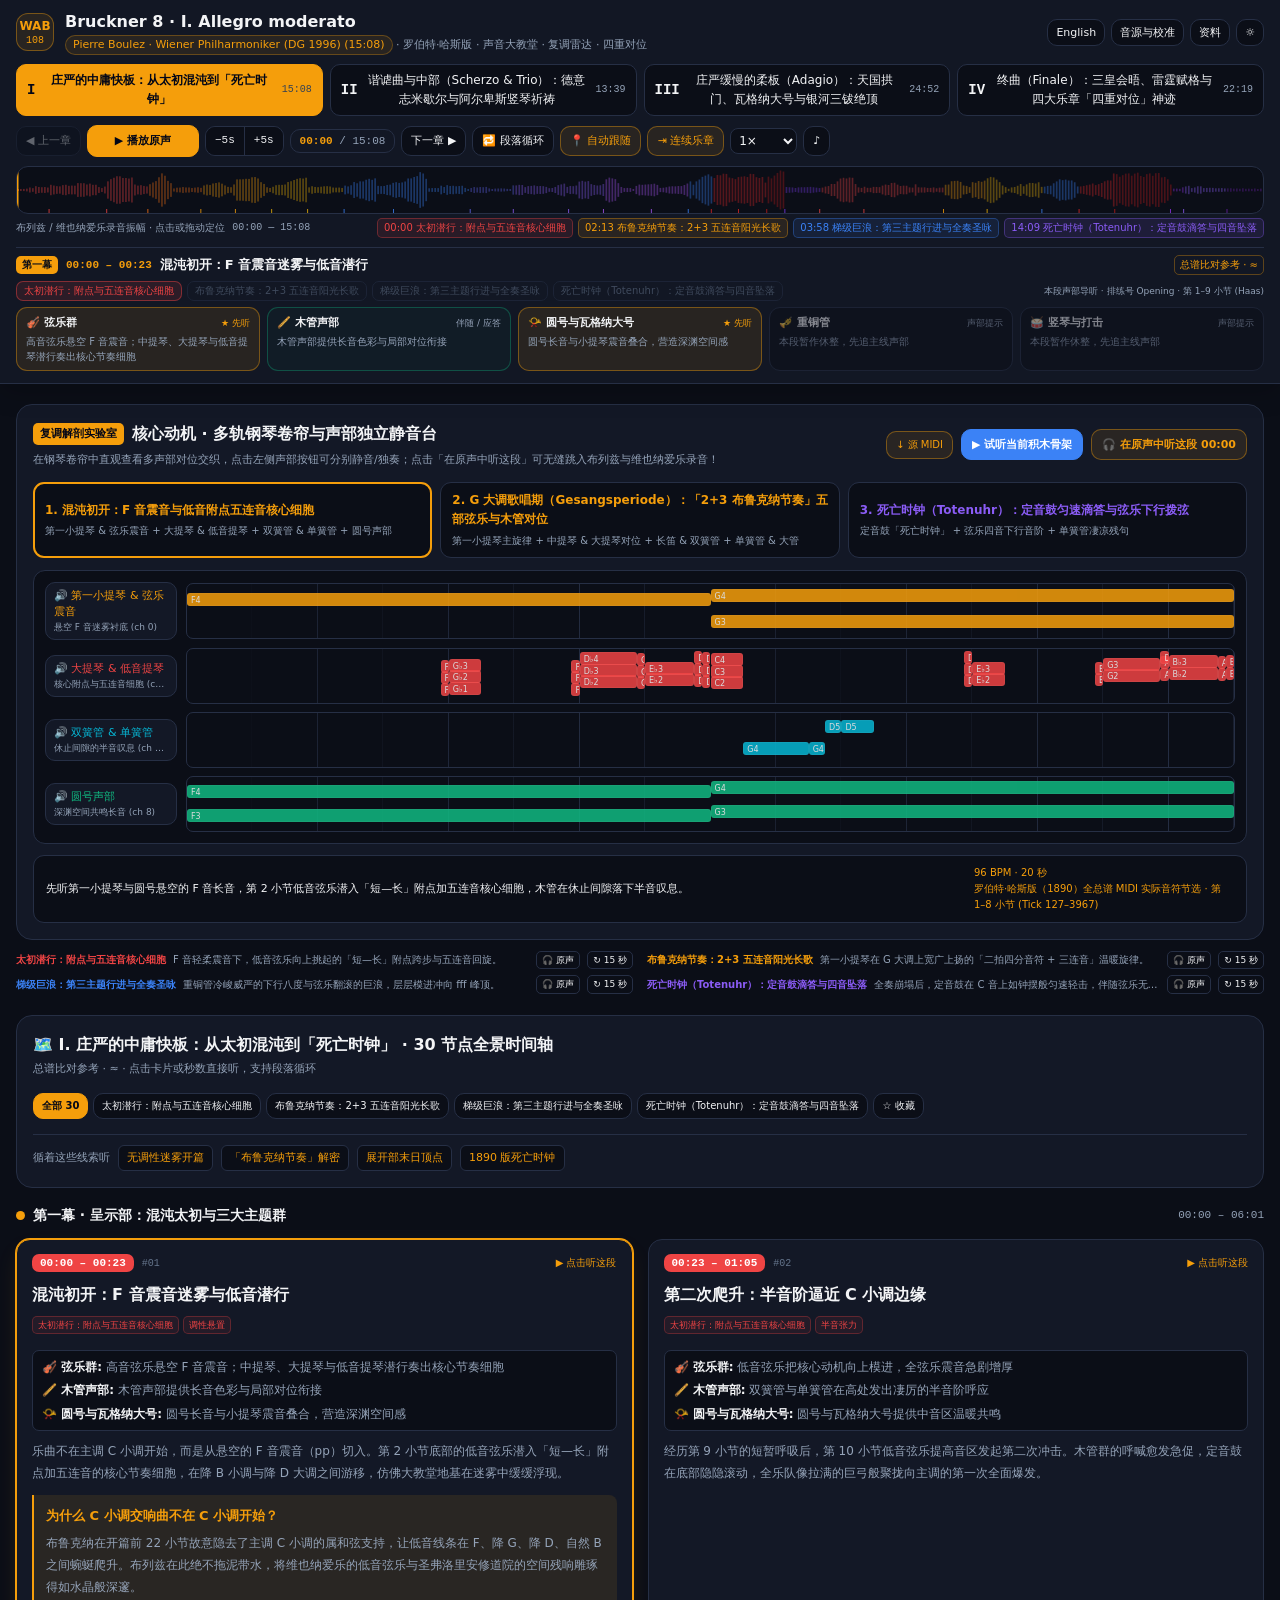
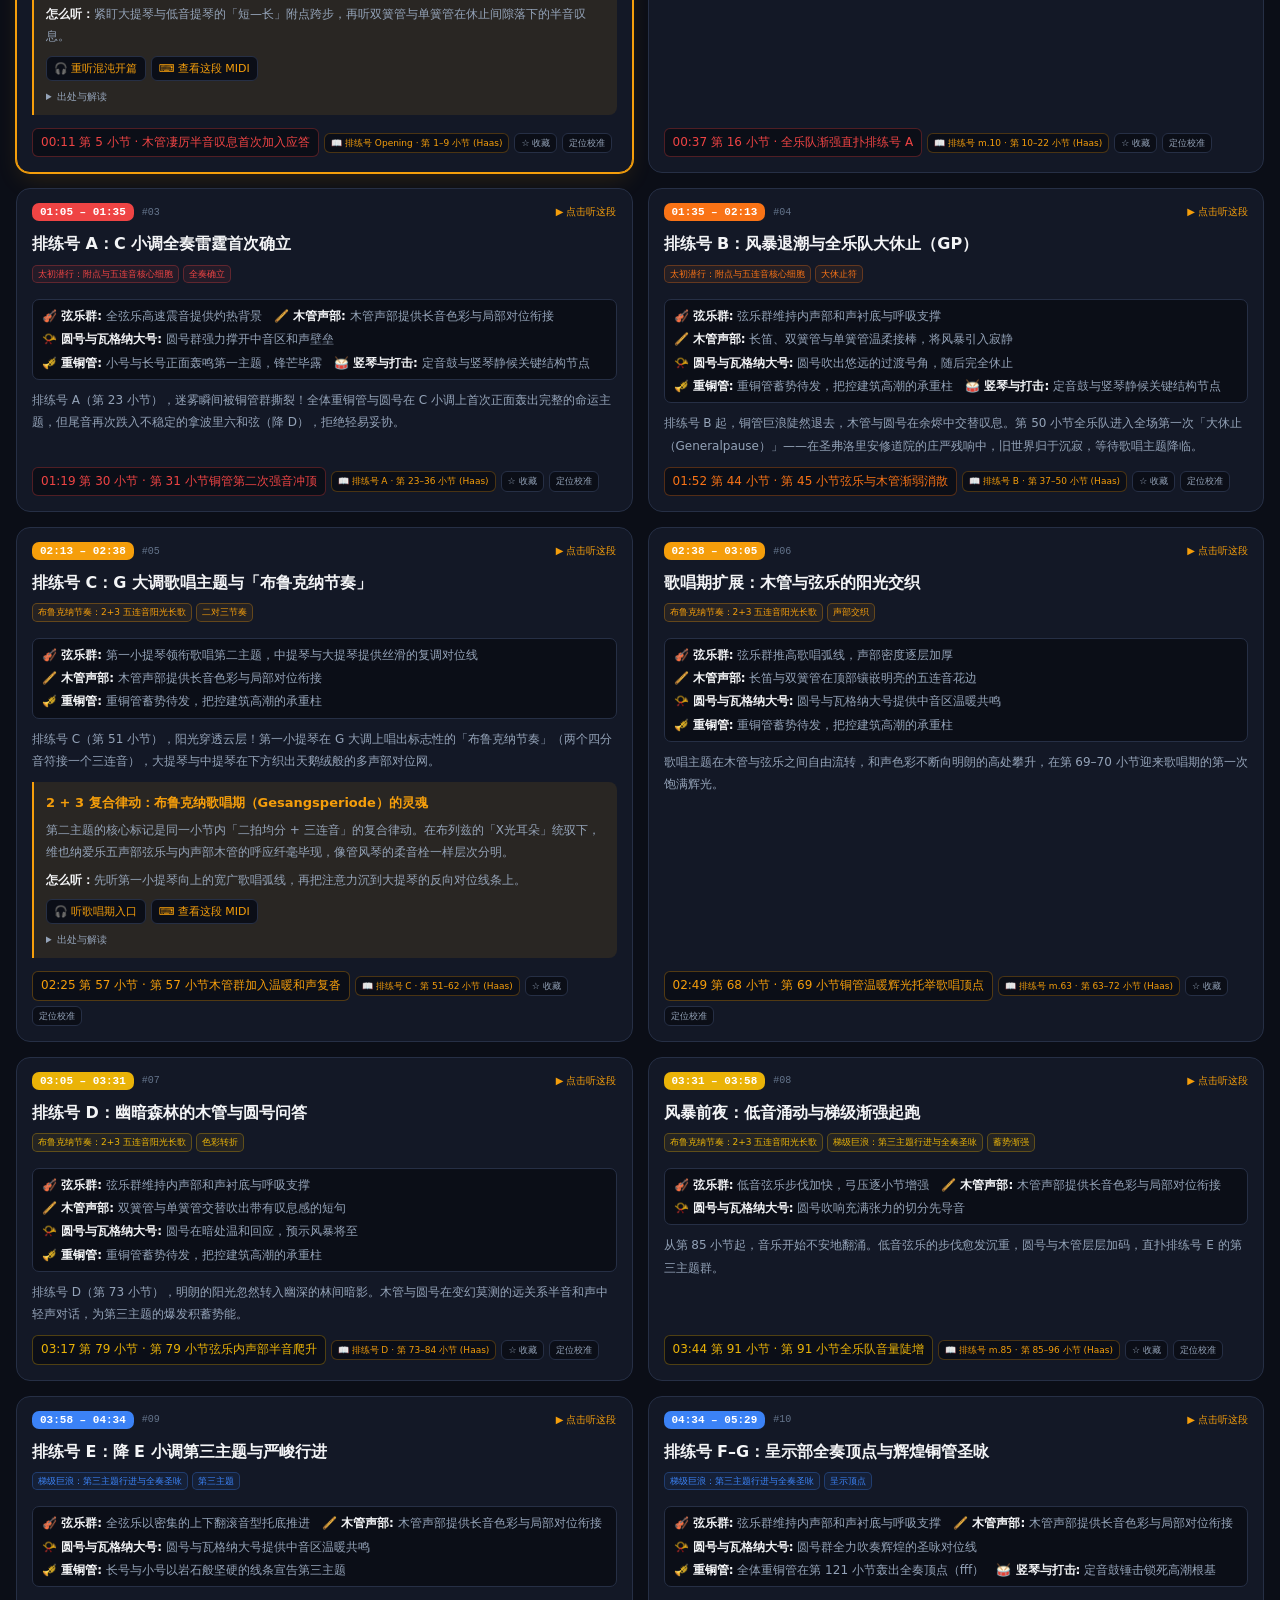
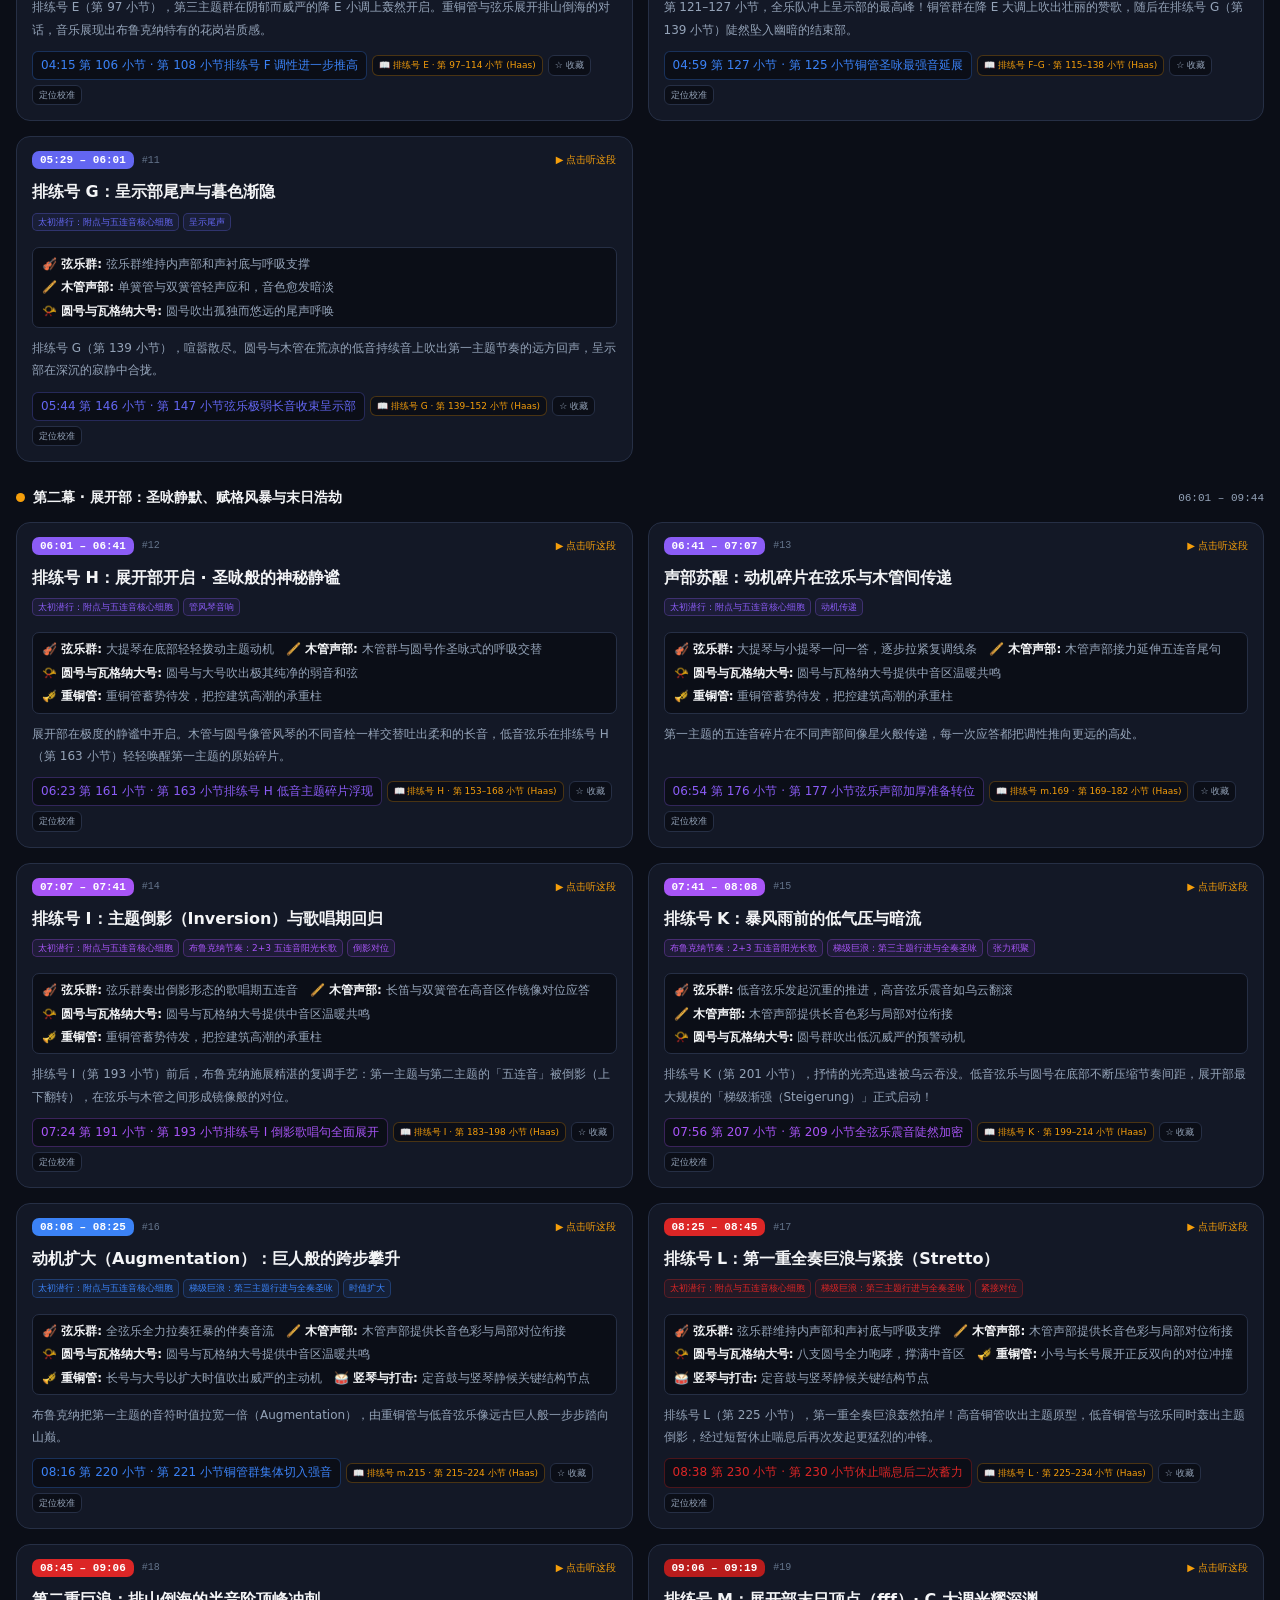
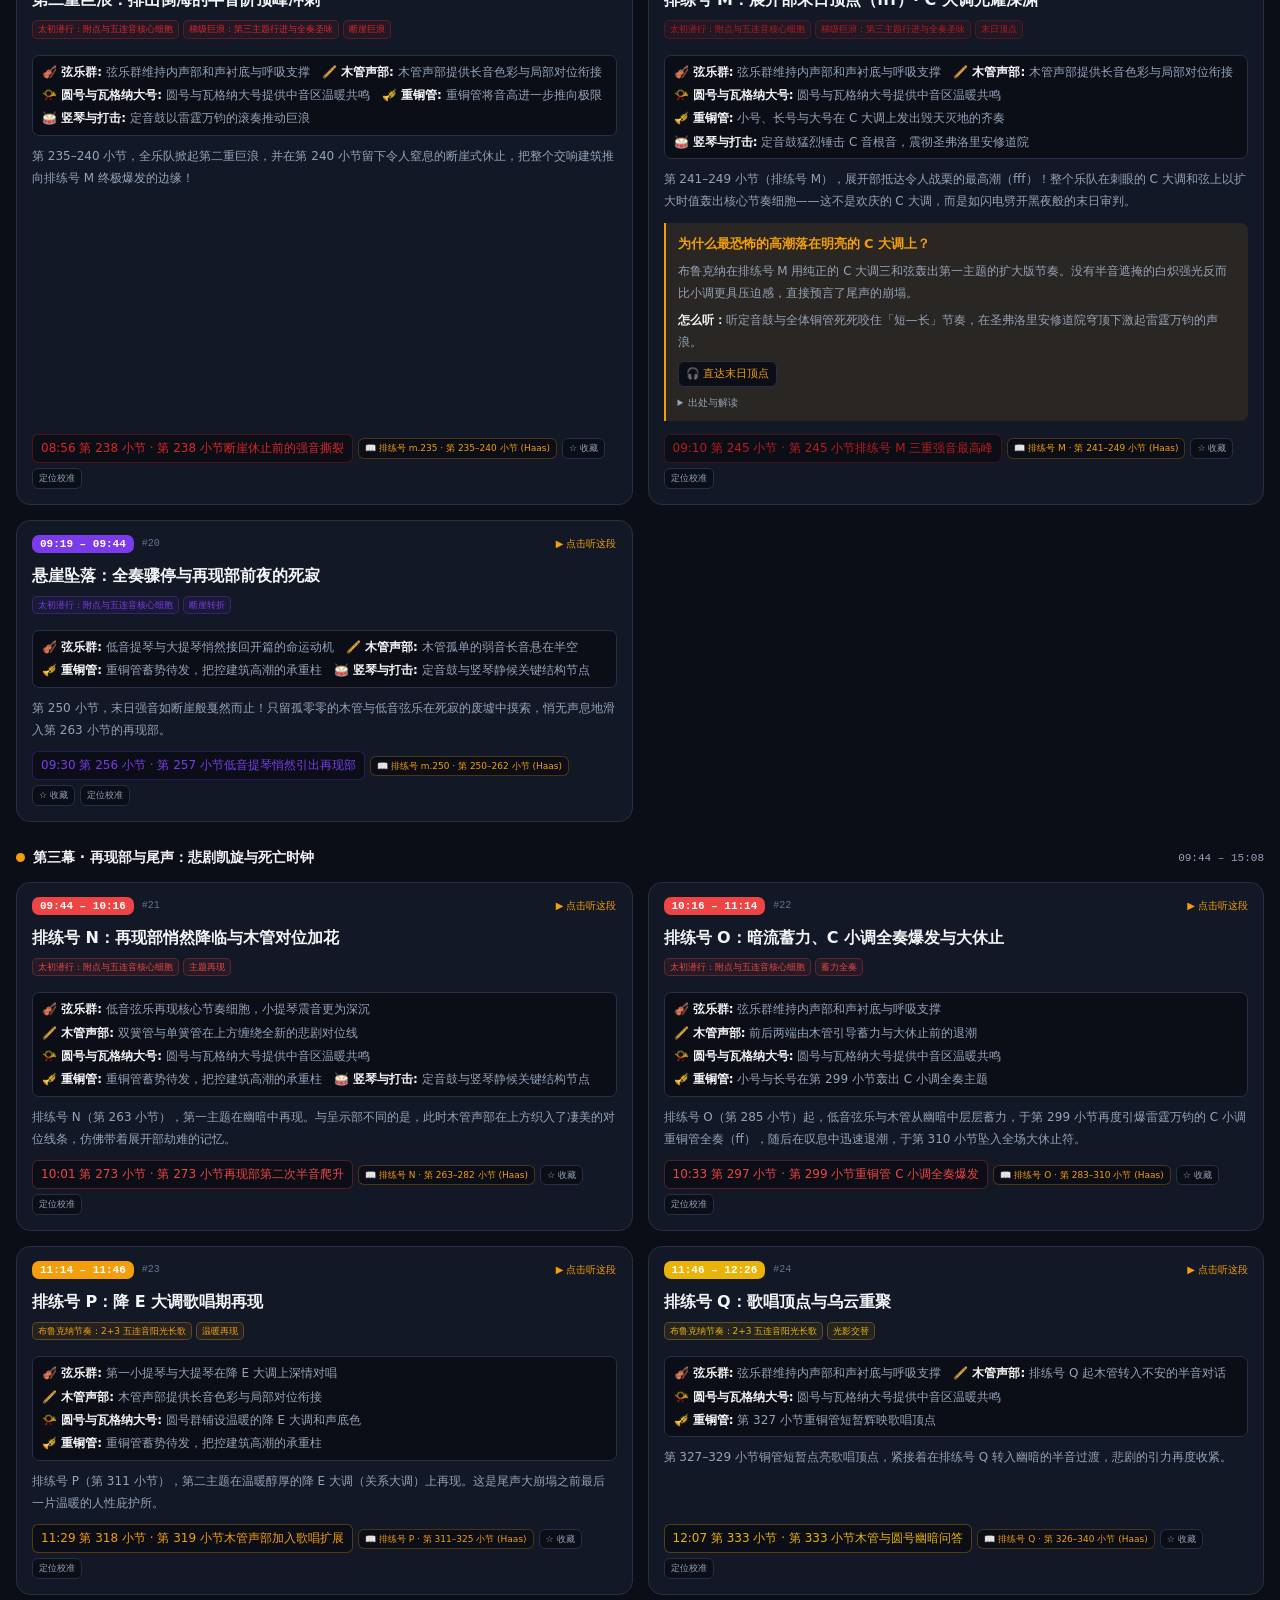
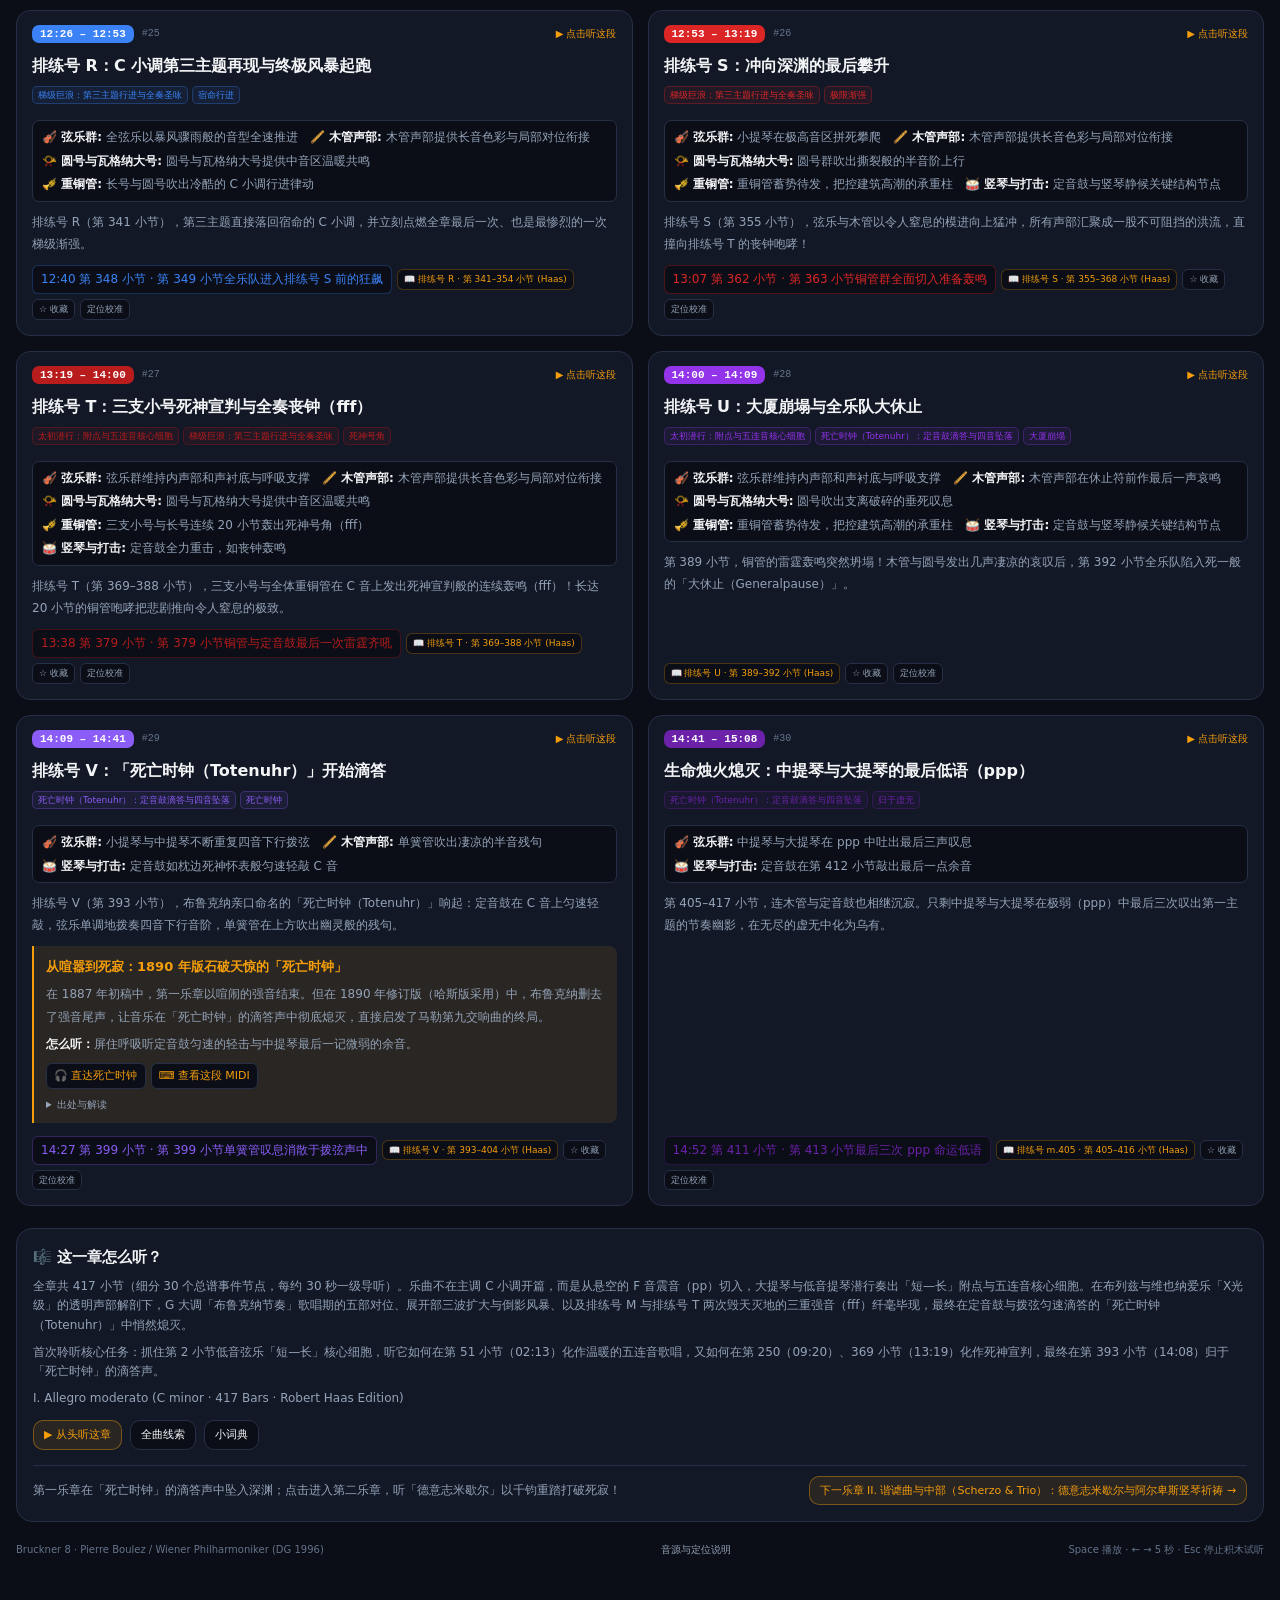
==== commit fd1aed87: "Precision 0.1s acoustic onset & GP alignment across all 152 stages + cache busting (?v=boulez3)" ====
--- a/bruckner-eight/index.html
+++ b/bruckner-eight/index.html
@@ -5,10 +5,10 @@
   <meta name="viewport" content="width=device-width,initial-scale=1">
   <meta name="theme-color" content="#0b0e17">
   <title>Bruckner 8 · 声音大教堂与复调导览 (Robert Haas / Pierre Boulez · VPO)</title>
-  <link rel="stylesheet" href="style.css">
-  <script defer src="data.js"></script>
-  <script defer src="engine.js"></script>
-  <script defer src="app.js"></script>
+  <link rel="stylesheet" href="style.css?v=boulez3">
+  <script defer src="data.js?v=boulez3"></script>
+  <script defer src="engine.js?v=boulez3"></script>
+  <script defer src="app.js?v=boulez3"></script>
 </head>
 <body>
 <a class="skip" href="#content" id="skipLink">跳到导览</a>
